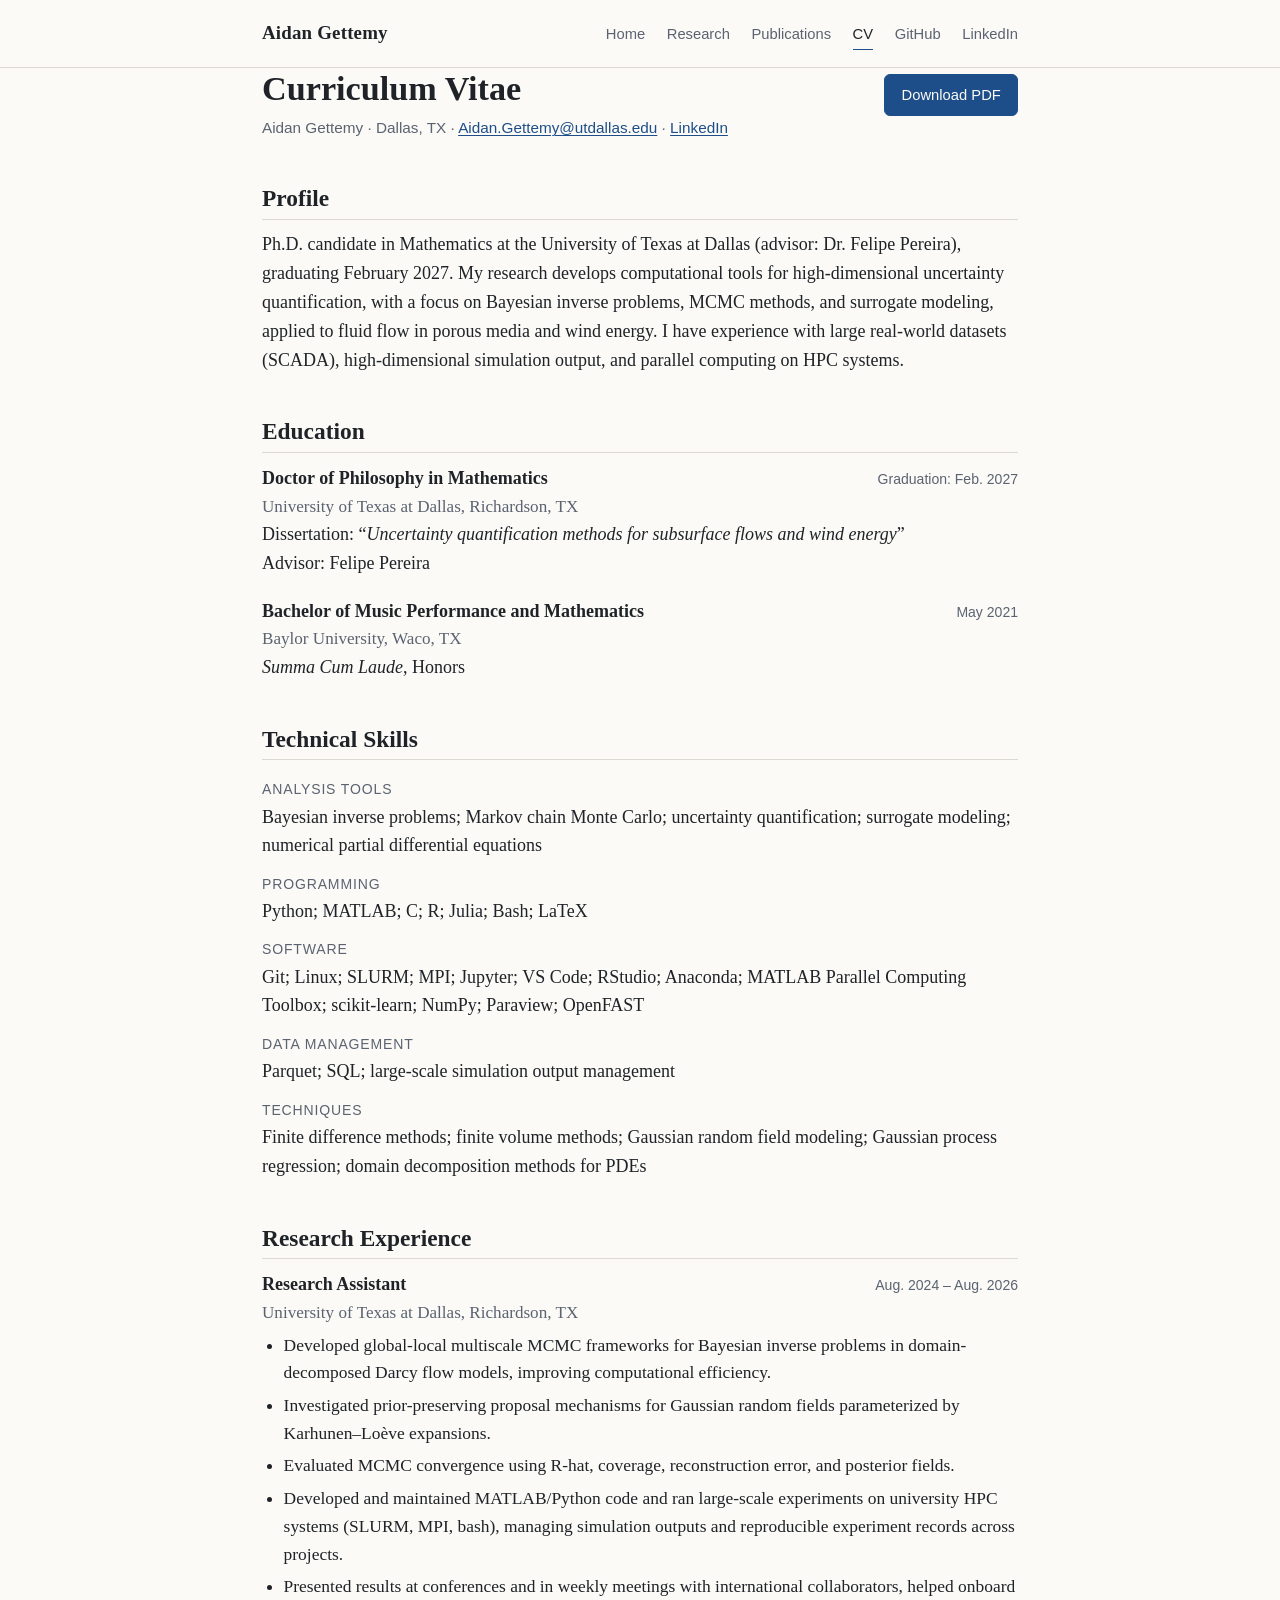
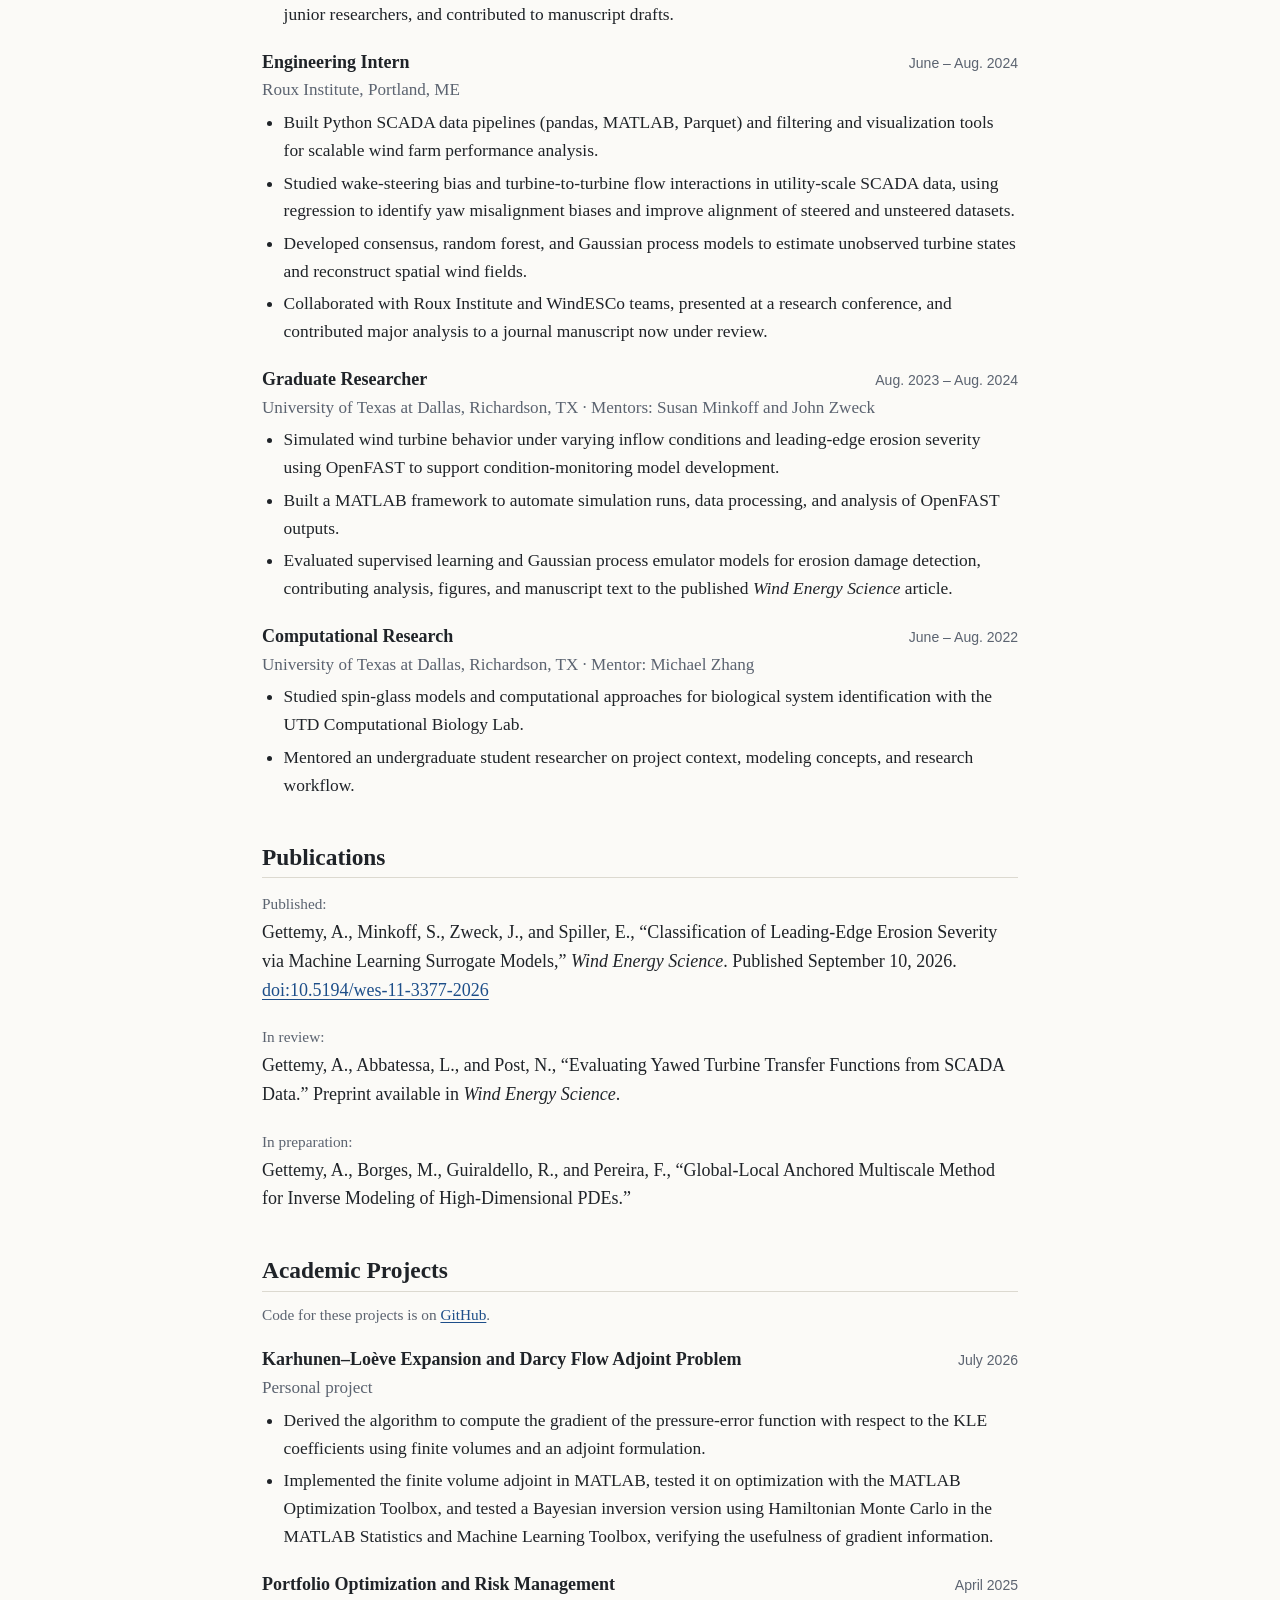
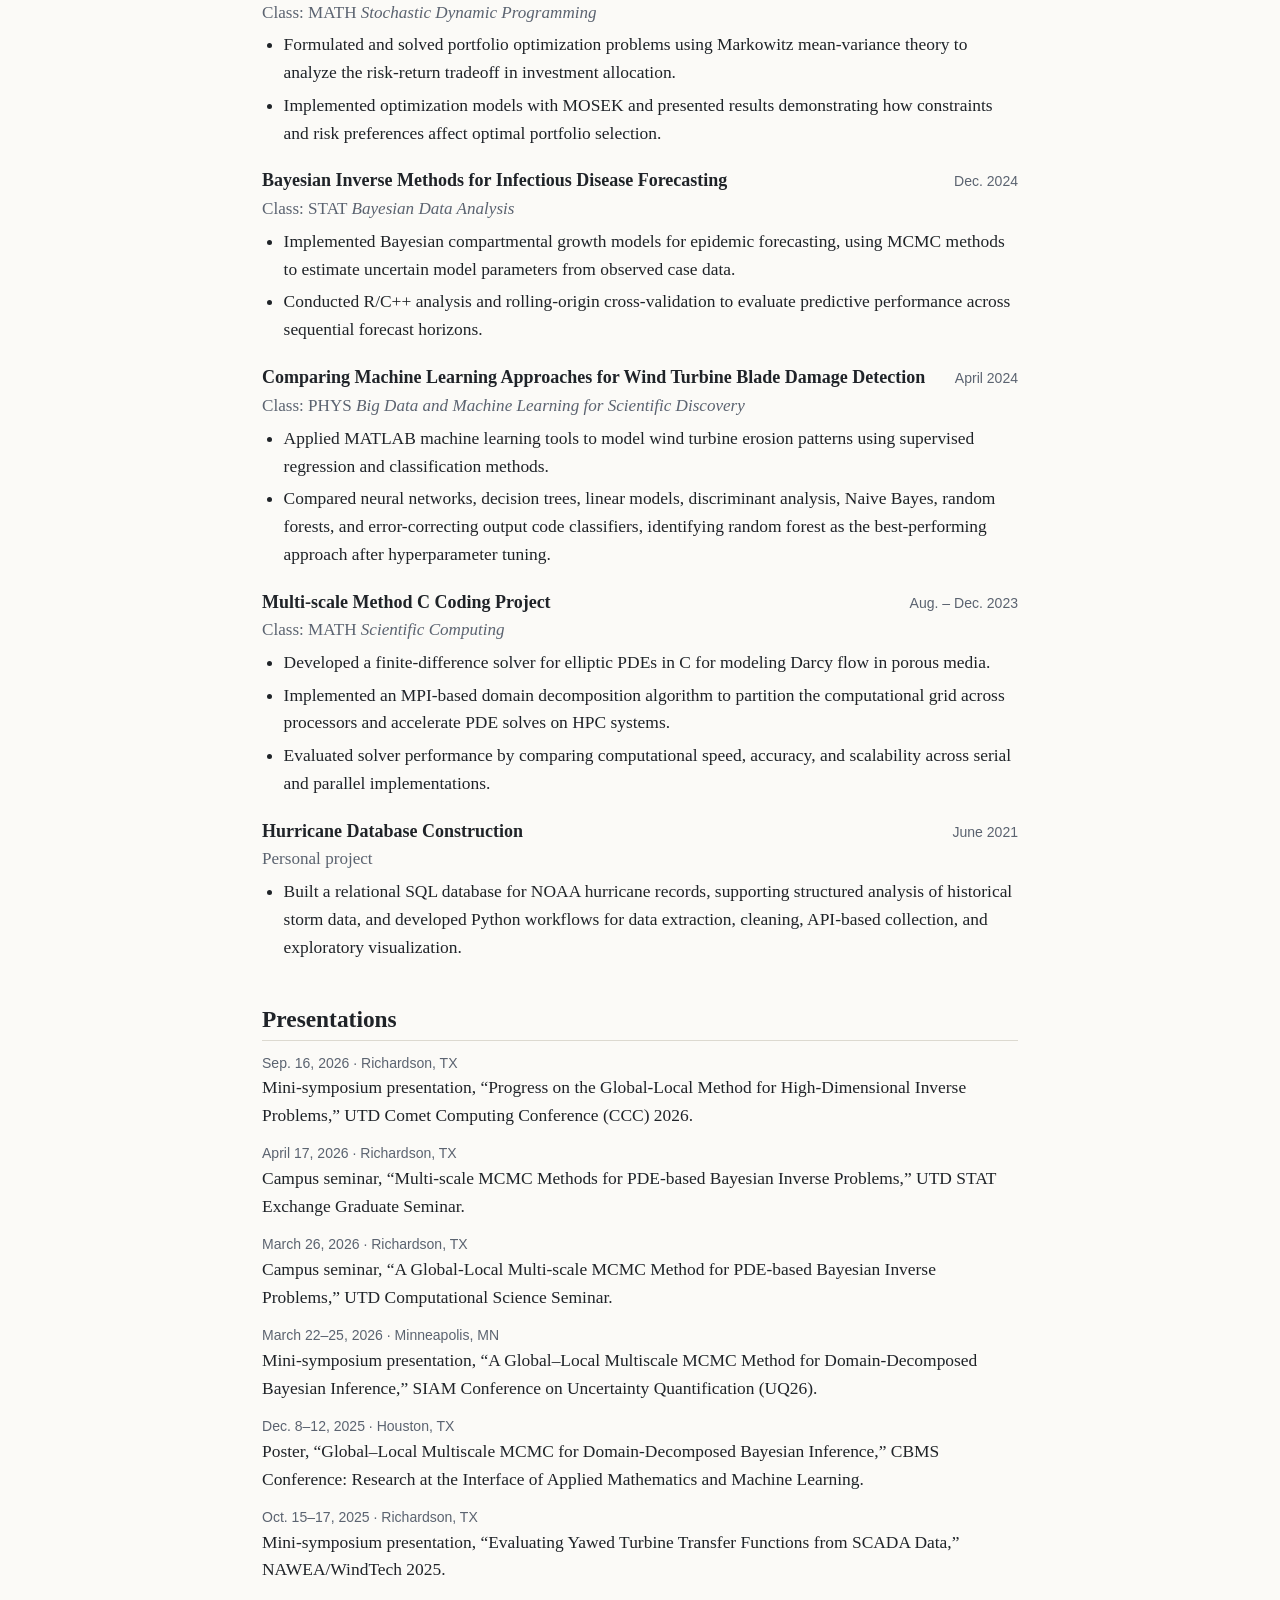
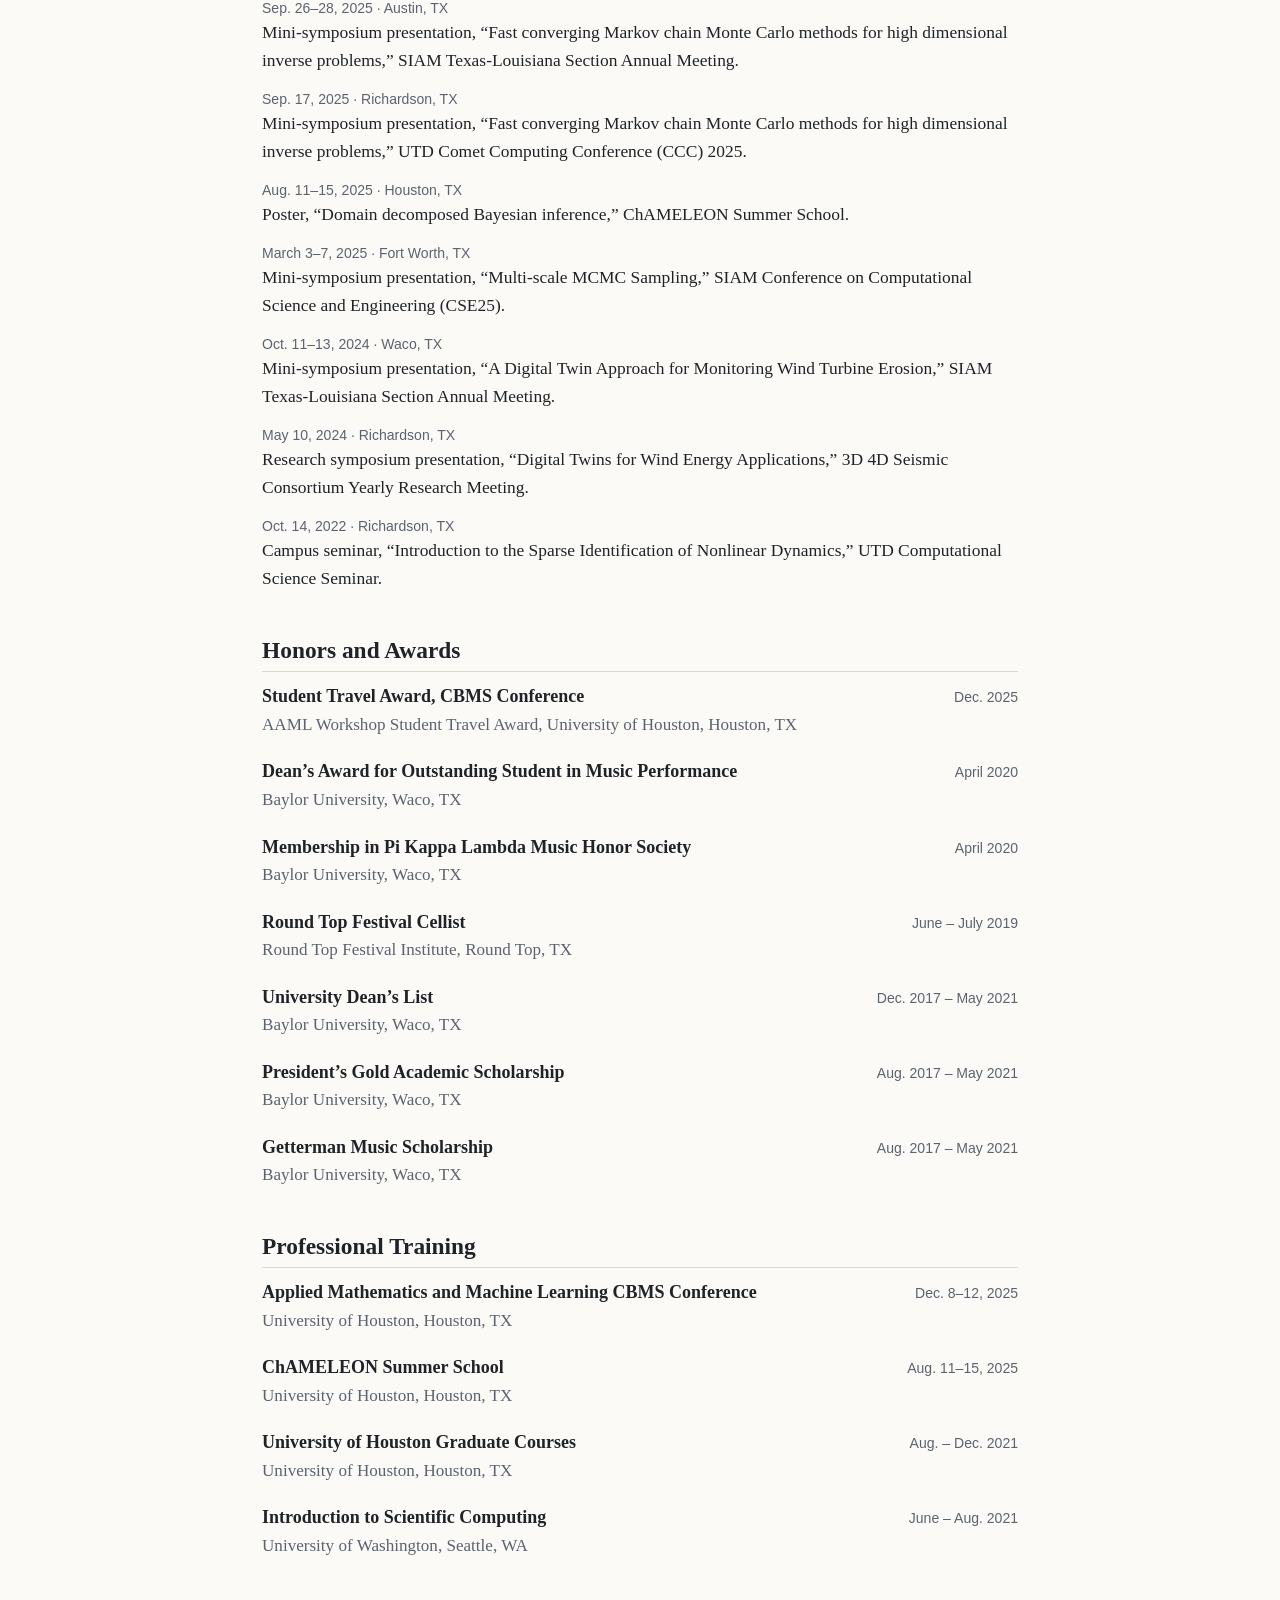
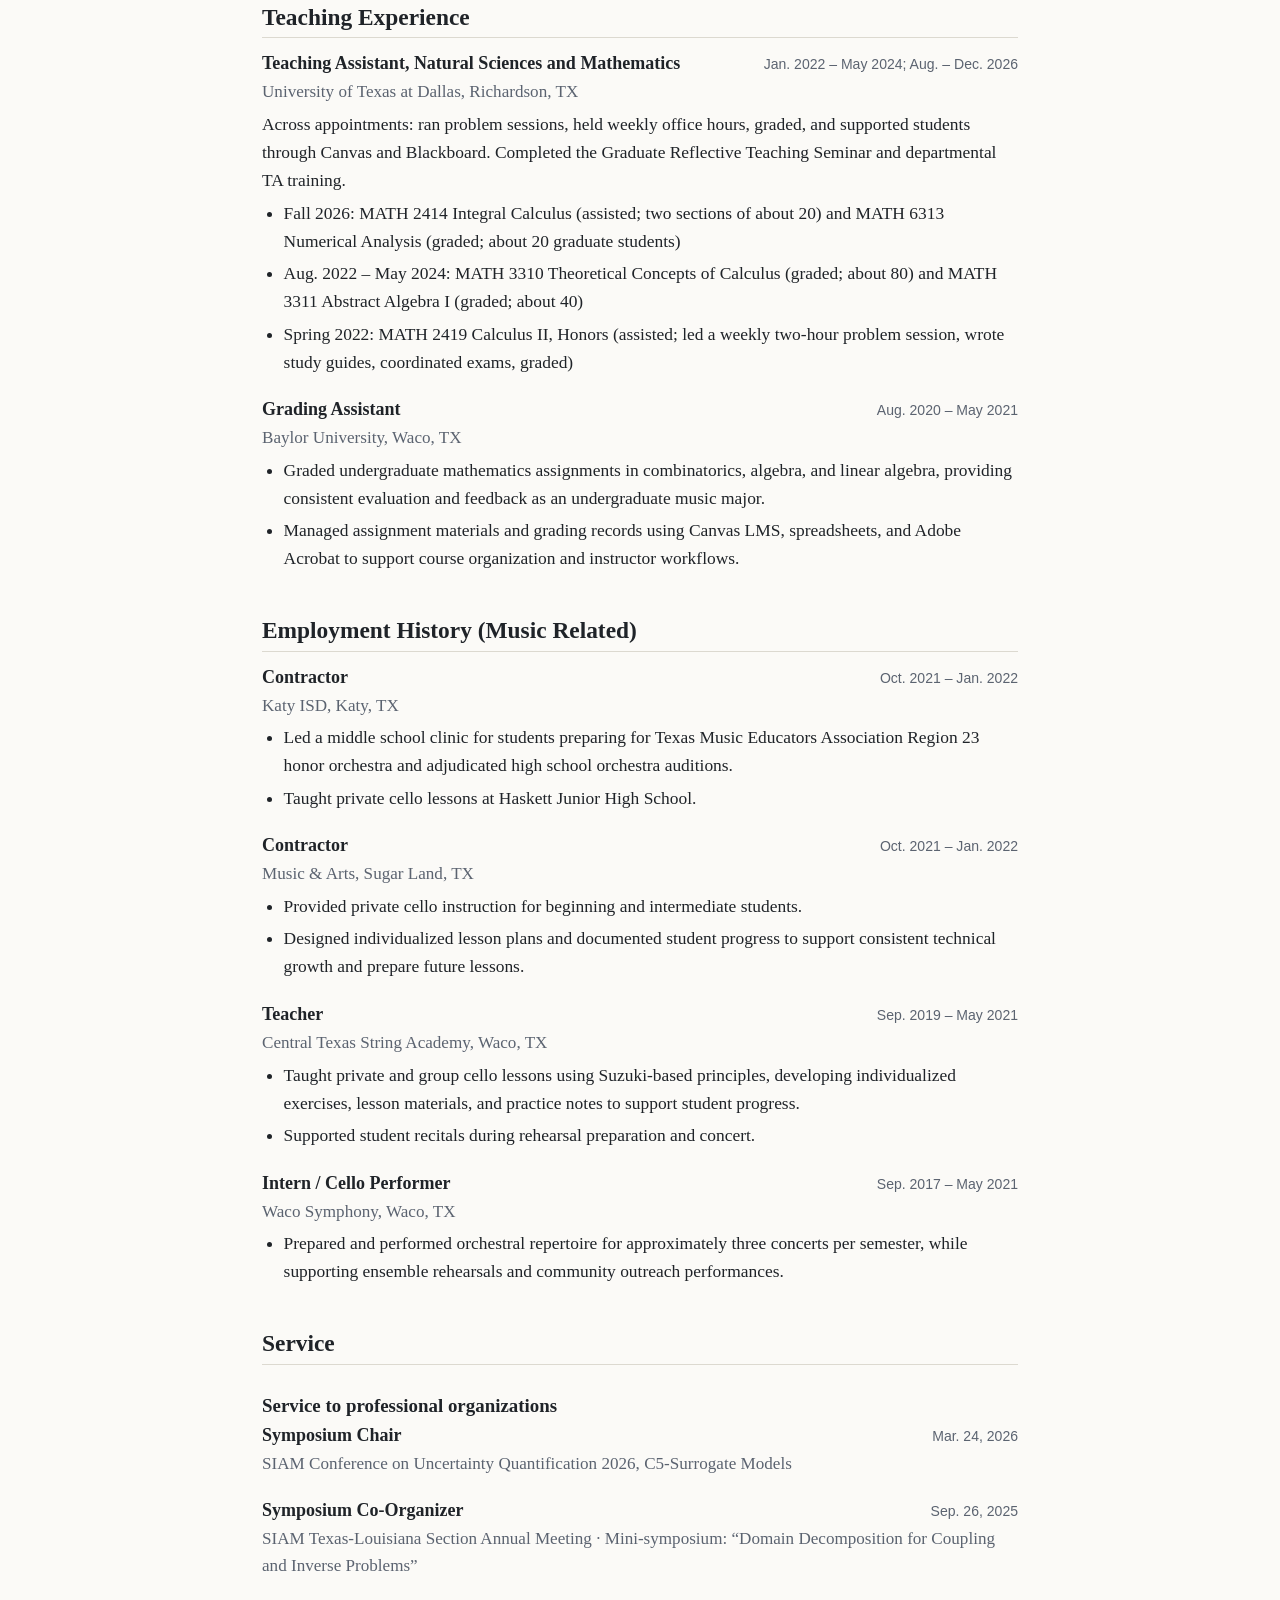
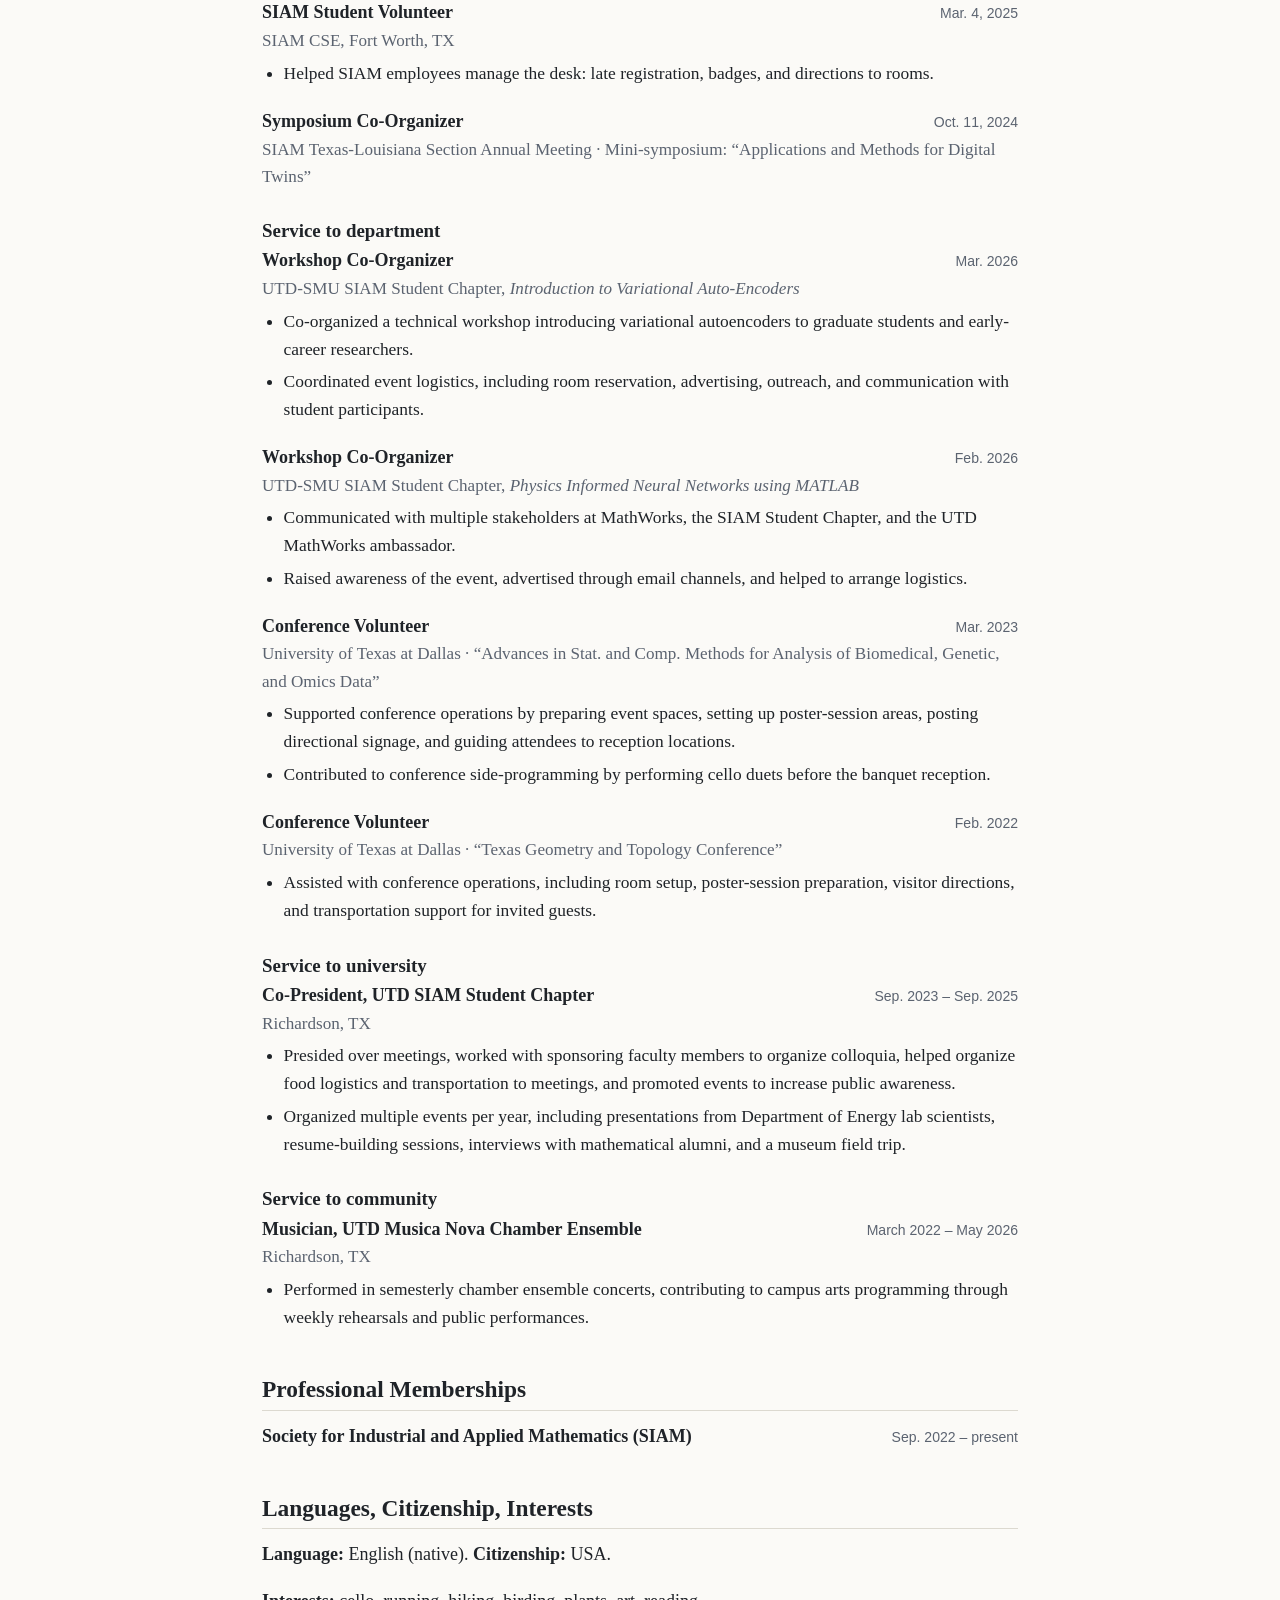
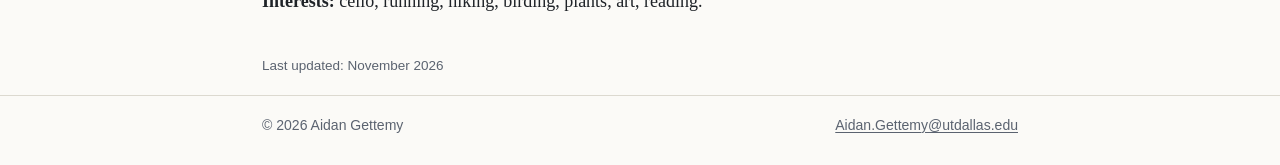
==== cv.html @ b7638c1b "Initial version of personal website" ====
﻿<!doctype html>
<html lang="en">
<head>
  <meta charset="utf-8">
  <meta name="viewport" content="width=device-width, initial-scale=1">
  <title>CV | Aidan Gettemy</title>
  <meta name="description" content="Curriculum vitae of Aidan Gettemy, Ph.D. candidate in Mathematics at UT Dallas.">
  <link rel="stylesheet" href="css/style.css">
</head>
<body>

<header class="site-header">
  <div class="wrap">
    <a class="site-name" href="index.html">Aidan Gettemy</a>
    <nav aria-label="Main">
      <a href="index.html">Home</a>
      <a href="research.html">Research</a>
      <a href="publications.html">Publications</a>
      <a href="cv.html" aria-current="page">CV</a>
      <a href="https://github.com/Aidan-Gettemy">GitHub</a>
      <a href="https://www.linkedin.com/in/aidan-gettemy/">LinkedIn</a>
    </nav>
  </div>
</header>

<main class="wrap">

  <div class="cv-top">
    <h1>Curriculum Vitae</h1>
    <a class="btn primary" href="files/Aidan-Gettemy-CV.pdf" download>Download PDF</a>
  </div>
  <p class="cv-contact">
    Aidan Gettemy &middot; Dallas, TX &middot;
    <a href="mailto:Aidan.Gettemy@utdallas.edu">Aidan.Gettemy@utdallas.edu</a> &middot;
    <a href="https://www.linkedin.com/in/aidan-gettemy/">LinkedIn</a>
  </p>

  <h2 id="profile">Profile</h2>
  <p>
    Ph.D. candidate in Mathematics at the University of Texas at Dallas (advisor: Dr. Felipe Pereira), graduating
    February 2027. My research develops computational tools for high-dimensional uncertainty quantification, with a
    focus on Bayesian inverse problems, MCMC methods, and surrogate modeling, applied to fluid flow in porous media
    and wind energy. I have experience with large real-world datasets (SCADA), high-dimensional simulation output,
    and parallel computing on HPC systems.
  </p>

  <h2 id="education">Education</h2>
  <div class="entry">
    <div class="entry-head"><span class="what">Doctor of Philosophy in Mathematics</span><span class="when">Graduation: Feb. 2027</span></div>
    <div class="where">University of Texas at Dallas, Richardson, TX</div>
    <div>Dissertation: &ldquo;<em>Uncertainty quantification methods for subsurface flows and wind energy</em>&rdquo;</div>
    <div>Advisor: Felipe Pereira</div>
  </div>
  <div class="entry">
    <div class="entry-head"><span class="what">Bachelor of Music Performance and Mathematics</span><span class="when">May 2021</span></div>
    <div class="where">Baylor University, Waco, TX</div>
    <div><em>Summa Cum Laude</em>, Honors</div>
  </div>

  <h2 id="skills">Technical Skills</h2>
  <dl class="skills">
    <dt>Analysis tools</dt>
    <dd>Bayesian inverse problems; Markov chain Monte Carlo; uncertainty quantification; surrogate modeling; numerical partial differential equations</dd>
    <dt>Programming</dt>
    <dd>Python; MATLAB; C; R; Julia; Bash; LaTeX</dd>
    <dt>Software</dt>
    <dd>Git; Linux; SLURM; MPI; Jupyter; VS Code; RStudio; Anaconda; MATLAB Parallel Computing Toolbox; scikit-learn; NumPy; Paraview; OpenFAST</dd>
    <dt>Data management</dt>
    <dd>Parquet; SQL; large-scale simulation output management</dd>
    <dt>Techniques</dt>
    <dd>Finite difference methods; finite volume methods; Gaussian random field modeling; Gaussian process regression; domain decomposition methods for PDEs</dd>
  </dl>

  <h2 id="research">Research Experience</h2>
  <div class="entry">
    <div class="entry-head"><span class="what">Research Assistant</span><span class="when">Aug. 2024 &ndash; Aug. 2026</span></div>
    <div class="where">University of Texas at Dallas, Richardson, TX</div>
    <ul>
      <li>Developed global-local multiscale MCMC frameworks for Bayesian inverse problems in domain-decomposed Darcy flow models, improving computational efficiency.</li>
      <li>Investigated prior-preserving proposal mechanisms for Gaussian random fields parameterized by Karhunen&ndash;Lo&egrave;ve expansions.</li>
      <li>Evaluated MCMC convergence using R-hat, coverage, reconstruction error, and posterior fields.</li>
      <li>Developed and maintained MATLAB/Python code and ran large-scale experiments on university HPC systems (SLURM, MPI, bash), managing simulation outputs and reproducible experiment records across projects.</li>
      <li>Presented results at conferences and in weekly meetings with international collaborators, helped onboard junior researchers, and contributed to manuscript drafts.</li>
    </ul>
  </div>
  <div class="entry">
    <div class="entry-head"><span class="what">Engineering Intern</span><span class="when">June &ndash; Aug. 2024</span></div>
    <div class="where">Roux Institute, Portland, ME</div>
    <ul>
      <li>Built Python SCADA data pipelines (pandas, MATLAB, Parquet) and filtering and visualization tools for scalable wind farm performance analysis.</li>
      <li>Studied wake-steering bias and turbine-to-turbine flow interactions in utility-scale SCADA data, using regression to identify yaw misalignment biases and improve alignment of steered and unsteered datasets.</li>
      <li>Developed consensus, random forest, and Gaussian process models to estimate unobserved turbine states and reconstruct spatial wind fields.</li>
      <li>Collaborated with Roux Institute and WindESCo teams, presented at a research conference, and contributed major analysis to a journal manuscript now under review.</li>
    </ul>
  </div>
  <div class="entry">
    <div class="entry-head"><span class="what">Graduate Researcher</span><span class="when">Aug. 2023 &ndash; Aug. 2024</span></div>
    <div class="where">University of Texas at Dallas, Richardson, TX &middot; Mentors: Susan Minkoff and John Zweck</div>
    <ul>
      <li>Simulated wind turbine behavior under varying inflow conditions and leading-edge erosion severity using OpenFAST to support condition-monitoring model development.</li>
      <li>Built a MATLAB framework to automate simulation runs, data processing, and analysis of OpenFAST outputs.</li>
      <li>Evaluated supervised learning and Gaussian process emulator models for erosion damage detection, contributing analysis, figures, and manuscript text to the published <em>Wind Energy Science</em> article.</li>
    </ul>
  </div>
  <div class="entry">
    <div class="entry-head"><span class="what">Computational Research</span><span class="when">June &ndash; Aug. 2022</span></div>
    <div class="where">University of Texas at Dallas, Richardson, TX &middot; Mentor: Michael Zhang</div>
    <ul>
      <li>Studied spin-glass models and computational approaches for biological system identification with the UTD Computational Biology Lab.</li>
      <li>Mentored an undergraduate student researcher on project context, modeling concepts, and research workflow.</li>
    </ul>
  </div>

  <h2 id="publications">Publications</h2>
  <p>
    <span class="small">Published:</span><br>
    Gettemy, A., Minkoff, S., Zweck, J., and Spiller, E., &ldquo;Classification of Leading-Edge Erosion Severity via Machine Learning Surrogate Models,&rdquo; <em>Wind Energy Science</em>. Published September 10, 2026.
    <a href="https://doi.org/10.5194/wes-11-3377-2026">doi:10.5194/wes-11-3377-2026</a>
  </p>
  <p>
    <span class="small">In review:</span><br>
    Gettemy, A., Abbatessa, L., and Post, N., &ldquo;Evaluating Yawed Turbine Transfer Functions from SCADA Data.&rdquo; Preprint available in <em>Wind Energy Science</em>.
  </p>
  <p>
    <span class="small">In preparation:</span><br>
    Gettemy, A., Borges, M., Guiraldello, R., and Pereira, F., &ldquo;Global-Local Anchored Multiscale Method for Inverse Modeling of High-Dimensional PDEs.&rdquo;
  </p>

  <h2 id="projects">Academic Projects</h2>
  <p class="small">Code for these projects is on <a href="https://github.com/Aidan-Gettemy">GitHub</a>.</p>
  <div class="entry">
    <div class="entry-head"><span class="what">Karhunen&ndash;Lo&egrave;ve Expansion and Darcy Flow Adjoint Problem</span><span class="when">July 2026</span></div>
    <div class="where">Personal project</div>
    <ul>
      <li>Derived the algorithm to compute the gradient of the pressure-error function with respect to the KLE coefficients using finite volumes and an adjoint formulation.</li>
      <li>Implemented the finite volume adjoint in MATLAB, tested it on optimization with the MATLAB Optimization Toolbox, and tested a Bayesian inversion version using Hamiltonian Monte Carlo in the MATLAB Statistics and Machine Learning Toolbox, verifying the usefulness of gradient information.</li>
    </ul>
  </div>
  <div class="entry">
    <div class="entry-head"><span class="what">Portfolio Optimization and Risk Management</span><span class="when">April 2025</span></div>
    <div class="where">Class: MATH <em>Stochastic Dynamic Programming</em></div>
    <ul>
      <li>Formulated and solved portfolio optimization problems using Markowitz mean-variance theory to analyze the risk-return tradeoff in investment allocation.</li>
      <li>Implemented optimization models with MOSEK and presented results demonstrating how constraints and risk preferences affect optimal portfolio selection.</li>
    </ul>
  </div>
  <div class="entry">
    <div class="entry-head"><span class="what">Bayesian Inverse Methods for Infectious Disease Forecasting</span><span class="when">Dec. 2024</span></div>
    <div class="where">Class: STAT <em>Bayesian Data Analysis</em></div>
    <ul>
      <li>Implemented Bayesian compartmental growth models for epidemic forecasting, using MCMC methods to estimate uncertain model parameters from observed case data.</li>
      <li>Conducted R/C++ analysis and rolling-origin cross-validation to evaluate predictive performance across sequential forecast horizons.</li>
    </ul>
  </div>
  <div class="entry">
    <div class="entry-head"><span class="what">Comparing Machine Learning Approaches for Wind Turbine Blade Damage Detection</span><span class="when">April 2024</span></div>
    <div class="where">Class: PHYS <em>Big Data and Machine Learning for Scientific Discovery</em></div>
    <ul>
      <li>Applied MATLAB machine learning tools to model wind turbine erosion patterns using supervised regression and classification methods.</li>
      <li>Compared neural networks, decision trees, linear models, discriminant analysis, Naive Bayes, random forests, and error-correcting output code classifiers, identifying random forest as the best-performing approach after hyperparameter tuning.</li>
    </ul>
  </div>
  <div class="entry">
    <div class="entry-head"><span class="what">Multi-scale Method C Coding Project</span><span class="when">Aug. &ndash; Dec. 2023</span></div>
    <div class="where">Class: MATH <em>Scientific Computing</em></div>
    <ul>
      <li>Developed a finite-difference solver for elliptic PDEs in C for modeling Darcy flow in porous media.</li>
      <li>Implemented an MPI-based domain decomposition algorithm to partition the computational grid across processors and accelerate PDE solves on HPC systems.</li>
      <li>Evaluated solver performance by comparing computational speed, accuracy, and scalability across serial and parallel implementations.</li>
    </ul>
  </div>
  <div class="entry">
    <div class="entry-head"><span class="what">Hurricane Database Construction</span><span class="when">June 2021</span></div>
    <div class="where">Personal project</div>
    <ul>
      <li>Built a relational SQL database for NOAA hurricane records, supporting structured analysis of historical storm data, and developed Python workflows for data extraction, cleaning, API-based collection, and exploratory visualization.</li>
    </ul>
  </div>

  <h2 id="presentations">Presentations</h2>
  <div class="talk"><span class="when">Sep. 16, 2026 &middot; Richardson, TX</span>Mini-symposium presentation, &ldquo;Progress on the Global-Local Method for High-Dimensional Inverse Problems,&rdquo; UTD Comet Computing Conference (CCC) 2026.</div>
  <div class="talk"><span class="when">April 17, 2026 &middot; Richardson, TX</span>Campus seminar, &ldquo;Multi-scale MCMC Methods for PDE-based Bayesian Inverse Problems,&rdquo; UTD STAT Exchange Graduate Seminar.</div>
  <div class="talk"><span class="when">March 26, 2026 &middot; Richardson, TX</span>Campus seminar, &ldquo;A Global-Local Multi-scale MCMC Method for PDE-based Bayesian Inverse Problems,&rdquo; UTD Computational Science Seminar.</div>
  <div class="talk"><span class="when">March 22&ndash;25, 2026 &middot; Minneapolis, MN</span>Mini-symposium presentation, &ldquo;A Global&ndash;Local Multiscale MCMC Method for Domain-Decomposed Bayesian Inference,&rdquo; SIAM Conference on Uncertainty Quantification (UQ26).</div>
  <div class="talk"><span class="when">Dec. 8&ndash;12, 2025 &middot; Houston, TX</span>Poster, &ldquo;Global&ndash;Local Multiscale MCMC for Domain-Decomposed Bayesian Inference,&rdquo; CBMS Conference: Research at the Interface of Applied Mathematics and Machine Learning.</div>
  <div class="talk"><span class="when">Oct. 15&ndash;17, 2025 &middot; Richardson, TX</span>Mini-symposium presentation, &ldquo;Evaluating Yawed Turbine Transfer Functions from SCADA Data,&rdquo; NAWEA/WindTech 2025.</div>
  <div class="talk"><span class="when">Sep. 26&ndash;28, 2025 &middot; Austin, TX</span>Mini-symposium presentation, &ldquo;Fast converging Markov chain Monte Carlo methods for high dimensional inverse problems,&rdquo; SIAM Texas-Louisiana Section Annual Meeting.</div>
  <div class="talk"><span class="when">Sep. 17, 2025 &middot; Richardson, TX</span>Mini-symposium presentation, &ldquo;Fast converging Markov chain Monte Carlo methods for high dimensional inverse problems,&rdquo; UTD Comet Computing Conference (CCC) 2025.</div>
  <div class="talk"><span class="when">Aug. 11&ndash;15, 2025 &middot; Houston, TX</span>Poster, &ldquo;Domain decomposed Bayesian inference,&rdquo; ChAMELEON Summer School.</div>
  <div class="talk"><span class="when">March 3&ndash;7, 2025 &middot; Fort Worth, TX</span>Mini-symposium presentation, &ldquo;Multi-scale MCMC Sampling,&rdquo; SIAM Conference on Computational Science and Engineering (CSE25).</div>
  <div class="talk"><span class="when">Oct. 11&ndash;13, 2024 &middot; Waco, TX</span>Mini-symposium presentation, &ldquo;A Digital Twin Approach for Monitoring Wind Turbine Erosion,&rdquo; SIAM Texas-Louisiana Section Annual Meeting.</div>
  <div class="talk"><span class="when">May 10, 2024 &middot; Richardson, TX</span>Research symposium presentation, &ldquo;Digital Twins for Wind Energy Applications,&rdquo; 3D 4D Seismic Consortium Yearly Research Meeting.</div>
  <div class="talk"><span class="when">Oct. 14, 2022 &middot; Richardson, TX</span>Campus seminar, &ldquo;Introduction to the Sparse Identification of Nonlinear Dynamics,&rdquo; UTD Computational Science Seminar.</div>

  <h2 id="honors">Honors and Awards</h2>
  <div class="entry"><div class="entry-head"><span class="what">Student Travel Award, CBMS Conference</span><span class="when">Dec. 2025</span></div><div class="where">AAML Workshop Student Travel Award, University of Houston, Houston, TX</div></div>
  <div class="entry"><div class="entry-head"><span class="what">Dean&rsquo;s Award for Outstanding Student in Music Performance</span><span class="when">April 2020</span></div><div class="where">Baylor University, Waco, TX</div></div>
  <div class="entry"><div class="entry-head"><span class="what">Membership in Pi Kappa Lambda Music Honor Society</span><span class="when">April 2020</span></div><div class="where">Baylor University, Waco, TX</div></div>
  <div class="entry"><div class="entry-head"><span class="what">Round Top Festival Cellist</span><span class="when">June &ndash; July 2019</span></div><div class="where">Round Top Festival Institute, Round Top, TX</div></div>
  <div class="entry"><div class="entry-head"><span class="what">University Dean&rsquo;s List</span><span class="when">Dec. 2017 &ndash; May 2021</span></div><div class="where">Baylor University, Waco, TX</div></div>
  <div class="entry"><div class="entry-head"><span class="what">President&rsquo;s Gold Academic Scholarship</span><span class="when">Aug. 2017 &ndash; May 2021</span></div><div class="where">Baylor University, Waco, TX</div></div>
  <div class="entry"><div class="entry-head"><span class="what">Getterman Music Scholarship</span><span class="when">Aug. 2017 &ndash; May 2021</span></div><div class="where">Baylor University, Waco, TX</div></div>

  <h2 id="training">Professional Training</h2>
  <div class="entry"><div class="entry-head"><span class="what">Applied Mathematics and Machine Learning CBMS Conference</span><span class="when">Dec. 8&ndash;12, 2025</span></div><div class="where">University of Houston, Houston, TX</div></div>
  <div class="entry"><div class="entry-head"><span class="what">ChAMELEON Summer School</span><span class="when">Aug. 11&ndash;15, 2025</span></div><div class="where">University of Houston, Houston, TX</div></div>
  <div class="entry"><div class="entry-head"><span class="what">University of Houston Graduate Courses</span><span class="when">Aug. &ndash; Dec. 2021</span></div><div class="where">University of Houston, Houston, TX</div></div>
  <div class="entry"><div class="entry-head"><span class="what">Introduction to Scientific Computing</span><span class="when">June &ndash; Aug. 2021</span></div><div class="where">University of Washington, Seattle, WA</div></div>

  <h2 id="teaching">Teaching Experience</h2>
  <div class="entry">
    <div class="entry-head"><span class="what">Teaching Assistant, Natural Sciences and Mathematics</span><span class="when">Jan. 2022 &ndash; May 2024; Aug. &ndash; Dec. 2026</span></div>
    <div class="where">University of Texas at Dallas, Richardson, TX</div>
    <p style="margin:0.3rem 0 0; font-size:0.97rem;">Across appointments: ran problem sessions, held weekly office hours, graded, and supported students through Canvas and Blackboard. Completed the Graduate Reflective Teaching Seminar and departmental TA training.</p>
    <ul>
      <li>Fall 2026: MATH 2414 Integral Calculus (assisted; two sections of about 20) and MATH 6313 Numerical Analysis (graded; about 20 graduate students)</li>
      <li>Aug. 2022 &ndash; May 2024: MATH 3310 Theoretical Concepts of Calculus (graded; about 80) and MATH 3311 Abstract Algebra I (graded; about 40)</li>
      <li>Spring 2022: MATH 2419 Calculus II, Honors (assisted; led a weekly two-hour problem session, wrote study guides, coordinated exams, graded)</li>
    </ul>
  </div>
  <div class="entry">
    <div class="entry-head"><span class="what">Grading Assistant</span><span class="when">Aug. 2020 &ndash; May 2021</span></div>
    <div class="where">Baylor University, Waco, TX</div>
    <ul>
      <li>Graded undergraduate mathematics assignments in combinatorics, algebra, and linear algebra, providing consistent evaluation and feedback as an undergraduate music major.</li>
      <li>Managed assignment materials and grading records using Canvas LMS, spreadsheets, and Adobe Acrobat to support course organization and instructor workflows.</li>
    </ul>
  </div>

  <h2 id="employment">Employment History (Music Related)</h2>
  <div class="entry">
    <div class="entry-head"><span class="what">Contractor</span><span class="when">Oct. 2021 &ndash; Jan. 2022</span></div>
    <div class="where">Katy ISD, Katy, TX</div>
    <ul>
      <li>Led a middle school clinic for students preparing for Texas Music Educators Association Region 23 honor orchestra and adjudicated high school orchestra auditions.</li>
      <li>Taught private cello lessons at Haskett Junior High School.</li>
    </ul>
  </div>
  <div class="entry">
    <div class="entry-head"><span class="what">Contractor</span><span class="when">Oct. 2021 &ndash; Jan. 2022</span></div>
    <div class="where">Music &amp; Arts, Sugar Land, TX</div>
    <ul>
      <li>Provided private cello instruction for beginning and intermediate students.</li>
      <li>Designed individualized lesson plans and documented student progress to support consistent technical growth and prepare future lessons.</li>
    </ul>
  </div>
  <div class="entry">
    <div class="entry-head"><span class="what">Teacher</span><span class="when">Sep. 2019 &ndash; May 2021</span></div>
    <div class="where">Central Texas String Academy, Waco, TX</div>
    <ul>
      <li>Taught private and group cello lessons using Suzuki-based principles, developing individualized exercises, lesson materials, and practice notes to support student progress.</li>
      <li>Supported student recitals during rehearsal preparation and concert.</li>
    </ul>
  </div>
  <div class="entry">
    <div class="entry-head"><span class="what">Intern / Cello Performer</span><span class="when">Sep. 2017 &ndash; May 2021</span></div>
    <div class="where">Waco Symphony, Waco, TX</div>
    <ul>
      <li>Prepared and performed orchestral repertoire for approximately three concerts per semester, while supporting ensemble rehearsals and community outreach performances.</li>
    </ul>
  </div>

  <h2 id="service">Service</h2>

  <h3>Service to professional organizations</h3>
  <div class="entry"><div class="entry-head"><span class="what">Symposium Chair</span><span class="when">Mar. 24, 2026</span></div><div class="where">SIAM Conference on Uncertainty Quantification 2026, C5-Surrogate Models</div></div>
  <div class="entry"><div class="entry-head"><span class="what">Symposium Co-Organizer</span><span class="when">Sep. 26, 2025</span></div><div class="where">SIAM Texas-Louisiana Section Annual Meeting &middot; Mini-symposium: &ldquo;Domain Decomposition for Coupling and Inverse Problems&rdquo;</div></div>
  <div class="entry">
    <div class="entry-head"><span class="what">SIAM Student Volunteer</span><span class="when">Mar. 4, 2025</span></div>
    <div class="where">SIAM CSE, Fort Worth, TX</div>
    <ul><li>Helped SIAM employees manage the desk: late registration, badges, and directions to rooms.</li></ul>
  </div>
  <div class="entry"><div class="entry-head"><span class="what">Symposium Co-Organizer</span><span class="when">Oct. 11, 2024</span></div><div class="where">SIAM Texas-Louisiana Section Annual Meeting &middot; Mini-symposium: &ldquo;Applications and Methods for Digital Twins&rdquo;</div></div>

  <h3>Service to department</h3>
  <div class="entry">
    <div class="entry-head"><span class="what">Workshop Co-Organizer</span><span class="when">Mar. 2026</span></div>
    <div class="where">UTD-SMU SIAM Student Chapter, <em>Introduction to Variational Auto-Encoders</em></div>
    <ul>
      <li>Co-organized a technical workshop introducing variational autoencoders to graduate students and early-career researchers.</li>
      <li>Coordinated event logistics, including room reservation, advertising, outreach, and communication with student participants.</li>
    </ul>
  </div>
  <div class="entry">
    <div class="entry-head"><span class="what">Workshop Co-Organizer</span><span class="when">Feb. 2026</span></div>
    <div class="where">UTD-SMU SIAM Student Chapter, <em>Physics Informed Neural Networks using MATLAB</em></div>
    <ul>
      <li>Communicated with multiple stakeholders at MathWorks, the SIAM Student Chapter, and the UTD MathWorks ambassador.</li>
      <li>Raised awareness of the event, advertised through email channels, and helped to arrange logistics.</li>
    </ul>
  </div>
  <div class="entry">
    <div class="entry-head"><span class="what">Conference Volunteer</span><span class="when">Mar. 2023</span></div>
    <div class="where">University of Texas at Dallas &middot; &ldquo;Advances in Stat. and Comp. Methods for Analysis of Biomedical, Genetic, and Omics Data&rdquo;</div>
    <ul>
      <li>Supported conference operations by preparing event spaces, setting up poster-session areas, posting directional signage, and guiding attendees to reception locations.</li>
      <li>Contributed to conference side-programming by performing cello duets before the banquet reception.</li>
    </ul>
  </div>
  <div class="entry">
    <div class="entry-head"><span class="what">Conference Volunteer</span><span class="when">Feb. 2022</span></div>
    <div class="where">University of Texas at Dallas &middot; &ldquo;Texas Geometry and Topology Conference&rdquo;</div>
    <ul><li>Assisted with conference operations, including room setup, poster-session preparation, visitor directions, and transportation support for invited guests.</li></ul>
  </div>

  <h3>Service to university</h3>
  <div class="entry">
    <div class="entry-head"><span class="what">Co-President, UTD SIAM Student Chapter</span><span class="when">Sep. 2023 &ndash; Sep. 2025</span></div>
    <div class="where">Richardson, TX</div>
    <ul>
      <li>Presided over meetings, worked with sponsoring faculty members to organize colloquia, helped organize food logistics and transportation to meetings, and promoted events to increase public awareness.</li>
      <li>Organized multiple events per year, including presentations from Department of Energy lab scientists, resume-building sessions, interviews with mathematical alumni, and a museum field trip.</li>
    </ul>
  </div>

  <h3>Service to community</h3>
  <div class="entry">
    <div class="entry-head"><span class="what">Musician, UTD Musica Nova Chamber Ensemble</span><span class="when">March 2022 &ndash; May 2026</span></div>
    <div class="where">Richardson, TX</div>
    <ul><li>Performed in semesterly chamber ensemble concerts, contributing to campus arts programming through weekly rehearsals and public performances.</li></ul>
  </div>

  <h2 id="memberships">Professional Memberships</h2>
  <div class="entry"><div class="entry-head"><span class="what">Society for Industrial and Applied Mathematics (SIAM)</span><span class="when">Sep. 2022 &ndash; present</span></div></div>

  <h2 id="other">Languages, Citizenship, Interests</h2>
  <p><strong>Language:</strong> English (native). <strong>Citizenship:</strong> USA.</p>
  <p><strong>Interests:</strong> cello, running, hiking, birding, plants, art, reading.</p>

  <p class="updated">Last updated: November 2026</p>

</main>

<footer>
  <div class="wrap">
    <span>&copy; 2026 Aidan Gettemy</span>
    <span><a href="mailto:Aidan.Gettemy@utdallas.edu">Aidan.Gettemy@utdallas.edu</a></span>
  </div>
</footer>

</body>
</html>
---- css/style.css ----
:root {
  --bg: #fbfaf7;
  --text: #1f2328;
  --muted: #5b6370;
  --rule: #dcd9d0;
  --accent: #1d4e89;
  --accent-hover: #0f3358;
  --card: #f3f1ea;
  --serif: "Iowan Old Style", "Palatino Linotype", Palatino, "Source Serif 4", Georgia, serif;
  --sans: -apple-system, BlinkMacSystemFont, "Segoe UI", Inter, Roboto, Helvetica, Arial, sans-serif;
}

@media (prefers-color-scheme: dark) {
  :root {
    --bg: #15171a;
    --text: #e6e4de;
    --muted: #9aa1ad;
    --rule: #2e3238;
    --accent: #7fb0e8;
    --accent-hover: #a9cbf2;
    --card: #1d2024;
  }
}

* { box-sizing: border-box; }

html { font-size: 18px; }

body {
  margin: 0;
  background: var(--bg);
  color: var(--text);
  font-family: var(--serif);
  line-height: 1.6;
}

a { color: var(--accent); text-decoration: underline; text-underline-offset: 0.15em; text-decoration-thickness: 0.06em; }
a:hover { color: var(--accent-hover); }

.wrap { max-width: 44rem; margin: 0 auto; padding: 0 1rem; }

/* Header / nav */
.site-header { border-bottom: 1px solid var(--rule); }
.site-header .wrap {
  display: flex; flex-wrap: wrap; align-items: baseline;
  justify-content: space-between; gap: 0.5rem 1.5rem; padding-top: 1rem; padding-bottom: 0.9rem;
}
.site-name { font-size: 1.05rem; font-weight: 600; color: var(--text); text-decoration: none; letter-spacing: 0.01em; }
.site-name:hover { color: var(--text); }
nav { font-family: var(--sans); font-size: 0.82rem; display: flex; flex-wrap: wrap; gap: 0.25rem 1.2rem; }
nav a { color: var(--muted); text-decoration: none; padding: 0.15rem 0; border-bottom: 1.5px solid transparent; }
nav a:hover { color: var(--text); }
nav a[aria-current="page"] { color: var(--text); border-bottom-color: var(--accent); }

main { padding: 2.2rem 0 3rem; }

h1, h2, h3 { line-height: 1.25; font-weight: 600; }
h1 { font-size: 1.9rem; margin: 0 0 0.3rem; }
h2 { font-size: 1.3rem; margin: 2.4rem 0 0.6rem; padding-bottom: 0.3rem; border-bottom: 1px solid var(--rule); }
h3 { font-size: 1.05rem; margin: 1.6rem 0 0.2rem; }
p { margin: 0 0 1rem; }
.lede { color: var(--muted); font-size: 1.05rem; margin-bottom: 1.6rem; }
.small { font-size: 0.85rem; color: var(--muted); }

/* Landing */
.hero { text-align: center; margin: 0.8rem 0 2rem; }
.portrait {
  width: 190px; height: 190px; border-radius: 50%; object-fit: cover;
  border: 1px solid var(--rule); background: var(--card);
  display: block; margin: 0 auto 1.1rem;
}
.portrait-fallback {
  width: 190px; height: 190px; border-radius: 50%;
  border: 1px solid var(--rule); background: var(--card); color: var(--muted);
  display: flex; align-items: center; justify-content: center;
  font-family: var(--sans); font-size: 2.2rem; letter-spacing: 0.05em; margin: 0 auto 1.1rem;
}
.hero h1 { margin-bottom: 0.15rem; }
.hero .role { color: var(--muted); margin: 0; }
.hero .keywords { font-family: var(--sans); font-size: 0.8rem; letter-spacing: 0.08em; text-transform: uppercase; color: var(--muted); margin: 0.9rem 0 0; }

.btn-row { display: flex; flex-wrap: wrap; gap: 0.6rem; margin: 1.4rem 0 0.4rem; justify-content: center; }
.btn {
  font-family: var(--sans); font-size: 0.82rem; text-decoration: none;
  border: 1px solid var(--rule); border-radius: 6px; padding: 0.45rem 0.9rem;
  color: var(--text); background: transparent;
}
.btn:hover { border-color: var(--accent); color: var(--accent); }
.btn.primary { background: var(--accent); border-color: var(--accent); color: var(--bg); }
.btn.primary:hover { background: var(--accent-hover); border-color: var(--accent-hover); color: var(--bg); }

.sitemap { list-style: none; padding: 0; margin: 0; }
.sitemap li { padding: 0.6rem 0; border-bottom: 1px solid var(--rule); }
.sitemap li:last-child { border-bottom: none; }
.sitemap strong { font-weight: 600; }
.sitemap span { color: var(--muted); }
.sitemap .highlight { background: var(--card); border: 1px solid var(--rule); border-radius: 6px; padding: 0.7rem 0.9rem; margin: 0.4rem 0; }

/* Research */
.project { margin-bottom: 2.2rem; }
.project h2 { margin-top: 2.2rem; }
.meta { font-family: var(--sans); font-size: 0.78rem; color: var(--muted); letter-spacing: 0.02em; margin: -0.2rem 0 0.8rem; }
.links { font-family: var(--sans); font-size: 0.85rem; display: flex; flex-wrap: wrap; gap: 0.4rem 1.2rem; margin: 0.4rem 0 0; padding: 0; list-style: none; }
.todo-link::after { content: " (add link)"; color: var(--muted); font-size: 0.75rem; }

/* Publications */
.pubs { list-style: none; padding: 0; margin: 0; }
.pubs li { padding: 0.55rem 0 0.55rem 0; }
.pubs .status { font-family: var(--sans); font-size: 0.72rem; text-transform: uppercase; letter-spacing: 0.07em; color: var(--muted); }
.pubs .me { font-weight: 600; }

/* CV */
.cv-top { display: flex; flex-wrap: wrap; justify-content: space-between; align-items: baseline; gap: 0.6rem; }
.cv-contact { font-family: var(--sans); font-size: 0.85rem; color: var(--muted); margin-bottom: 0.5rem; }
.entry { margin: 0 0 1.05rem; }
.entry-head { display: flex; justify-content: space-between; gap: 1rem; align-items: baseline; }
.entry-head .what { font-weight: 600; }
.entry-head .when { font-family: var(--sans); font-size: 0.78rem; color: var(--muted); white-space: nowrap; }
.entry .where { color: var(--muted); font-size: 0.95rem; }
.entry ul { margin: 0.3rem 0 0; padding-left: 1.2rem; }
.entry li { margin-bottom: 0.25rem; font-size: 0.97rem; }
.skills dt { font-family: var(--sans); font-size: 0.78rem; text-transform: uppercase; letter-spacing: 0.06em; color: var(--muted); margin-top: 0.7rem; }
.skills dd { margin: 0.1rem 0 0; }
.talk { margin-bottom: 0.7rem; font-size: 0.97rem; }
.talk .when { font-family: var(--sans); font-size: 0.78rem; color: var(--muted); display: block; }
.updated { font-family: var(--sans); font-size: 0.75rem; color: var(--muted); margin-top: 2.2rem; }

/* Footer */
footer { border-top: 1px solid var(--rule); font-family: var(--sans); font-size: 0.78rem; color: var(--muted); }
footer .wrap { padding-top: 1rem; padding-bottom: 1.6rem; display: flex; flex-wrap: wrap; justify-content: space-between; gap: 0.5rem 1.5rem; }
footer a { color: var(--muted); }

@media (max-width: 560px) {
  html { font-size: 17px; }
  .entry-head { flex-direction: column; gap: 0; }
  .entry-head .when { white-space: normal; }
}

@media print {
  nav, footer, .btn-row { display: none; }
  body { background: #fff; color: #000; }
}
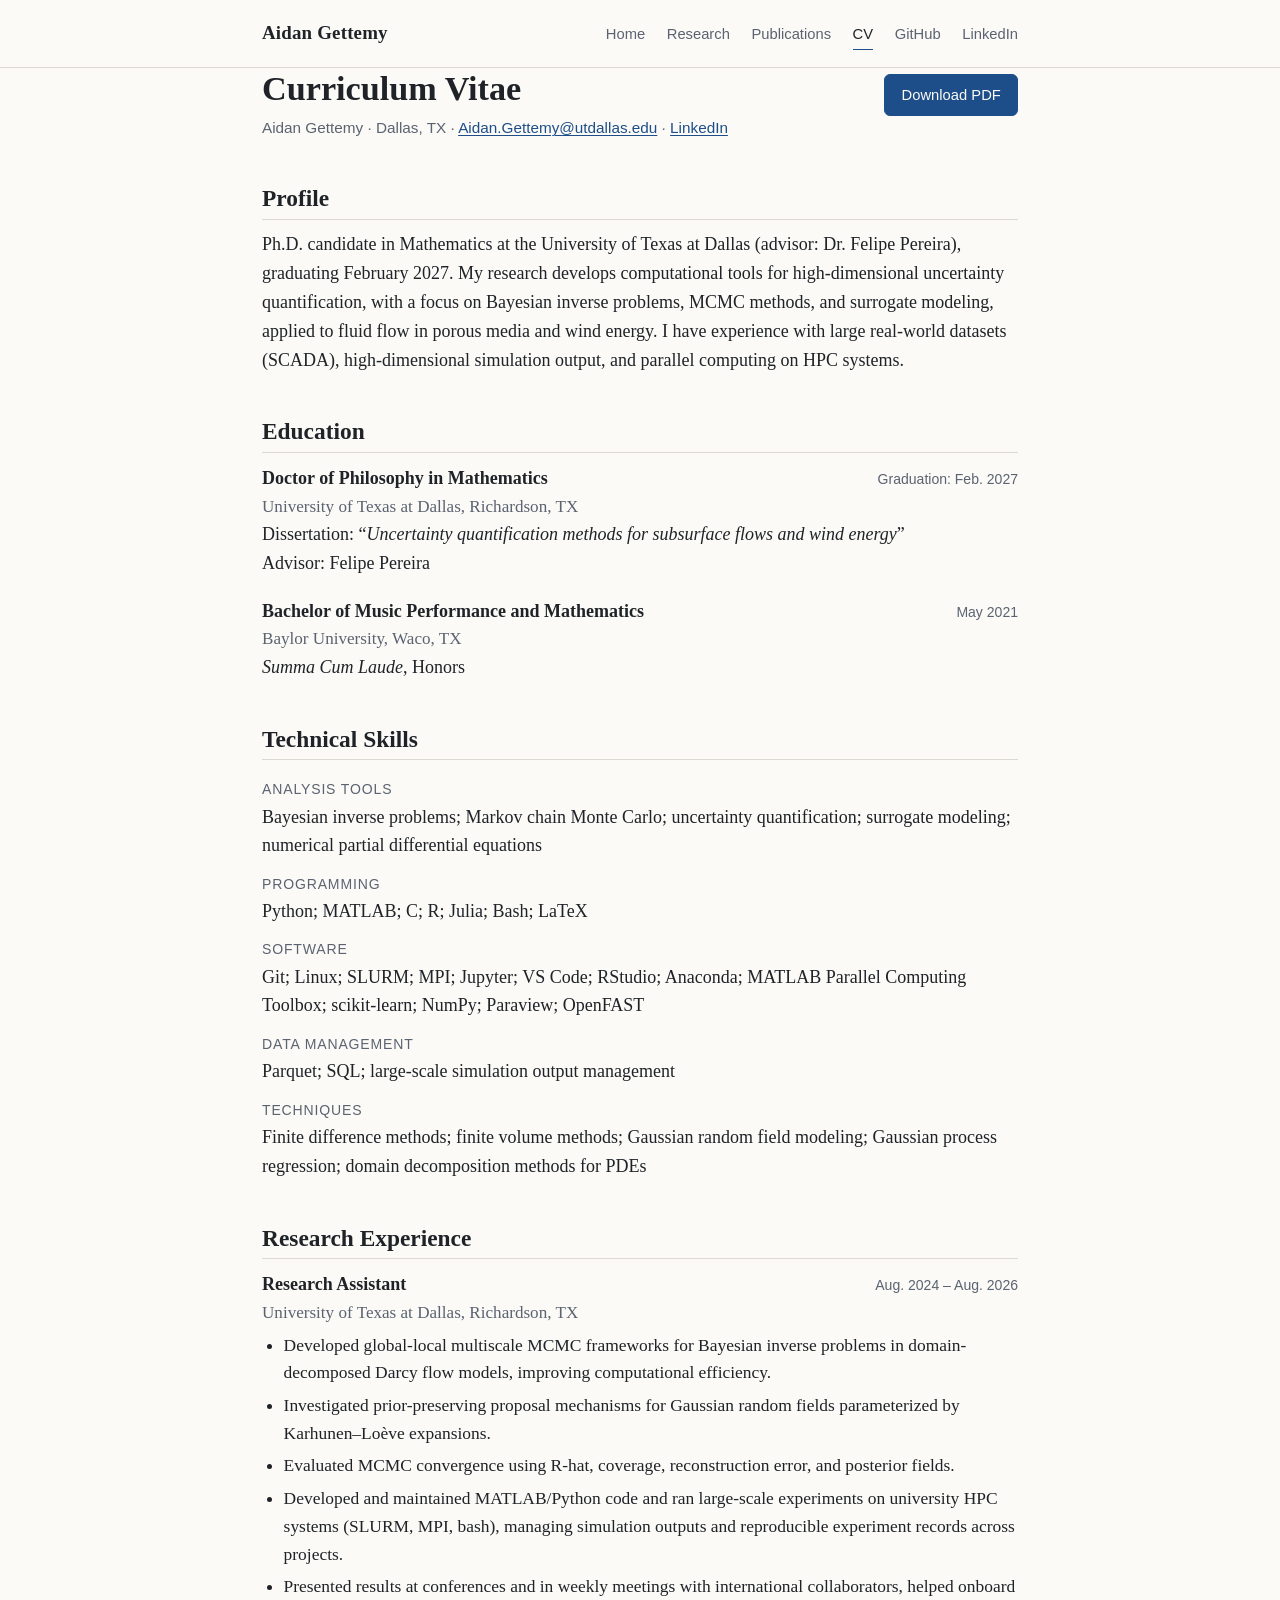
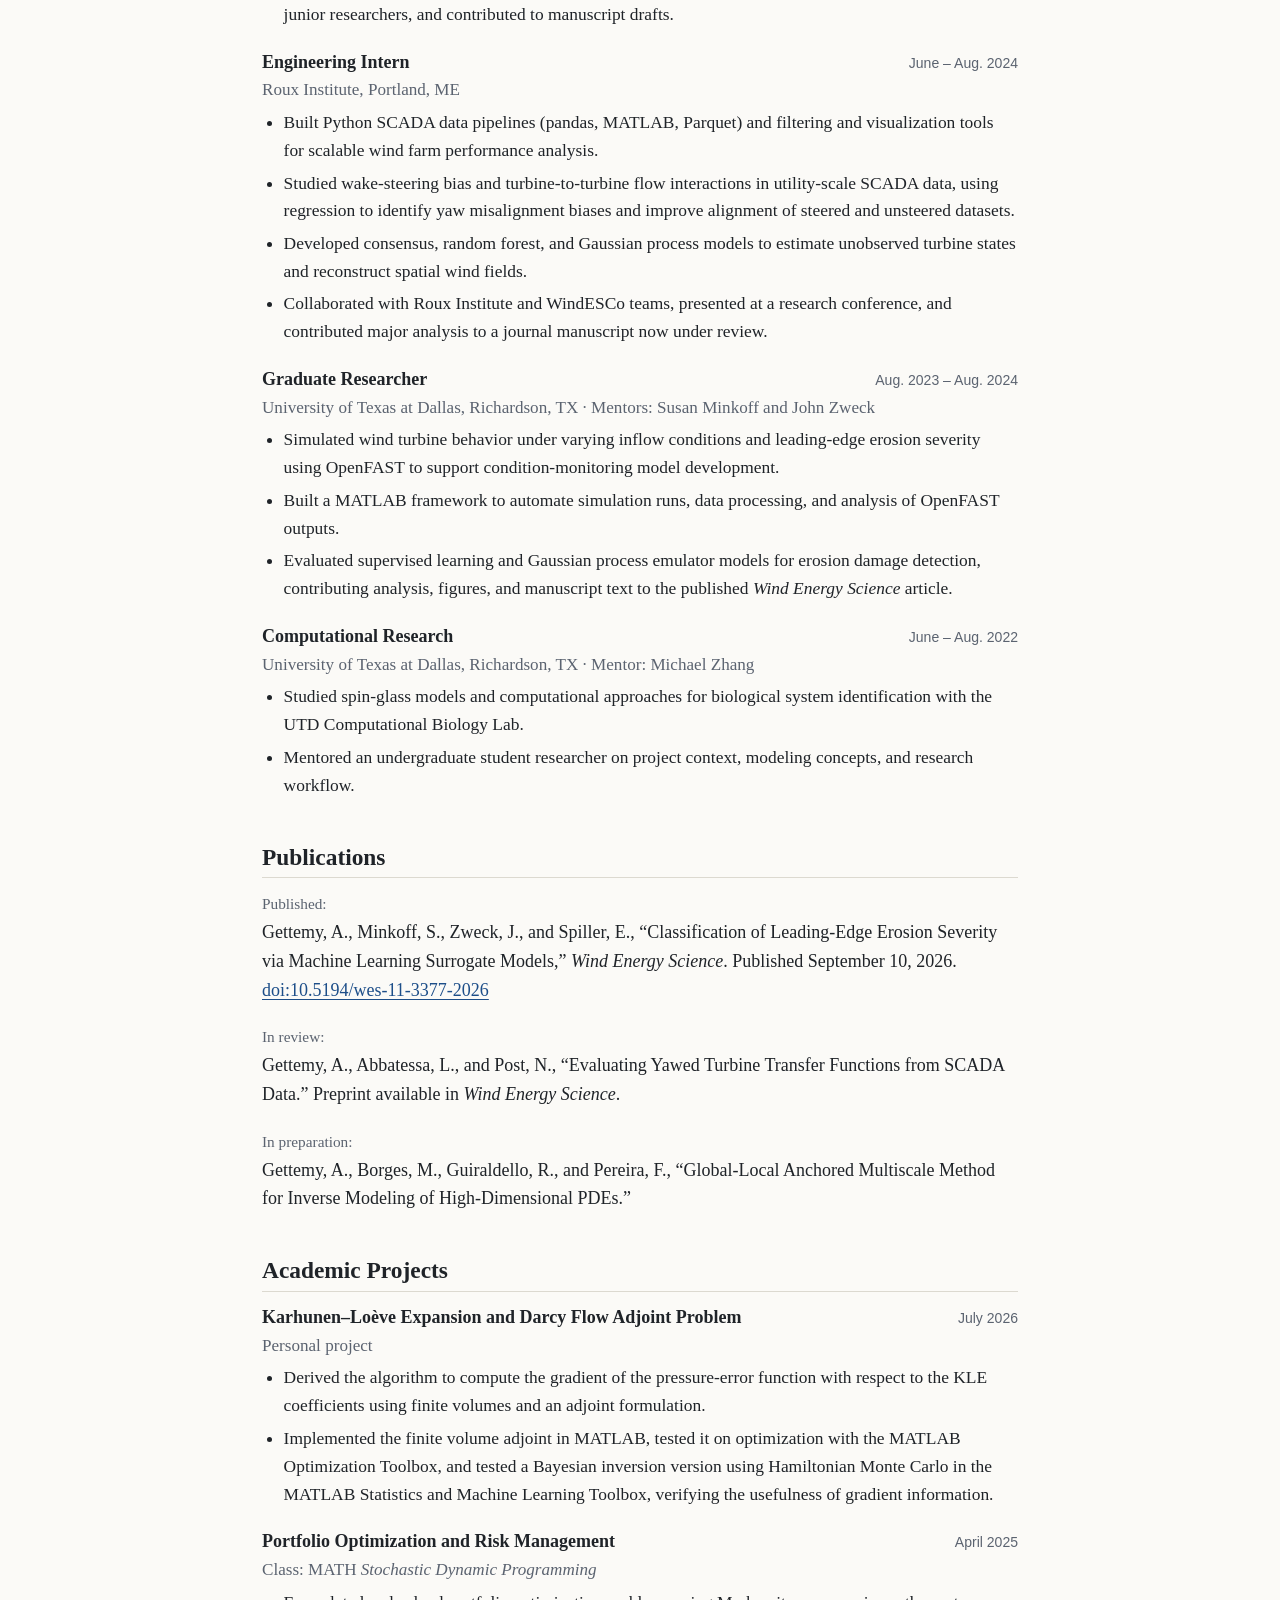
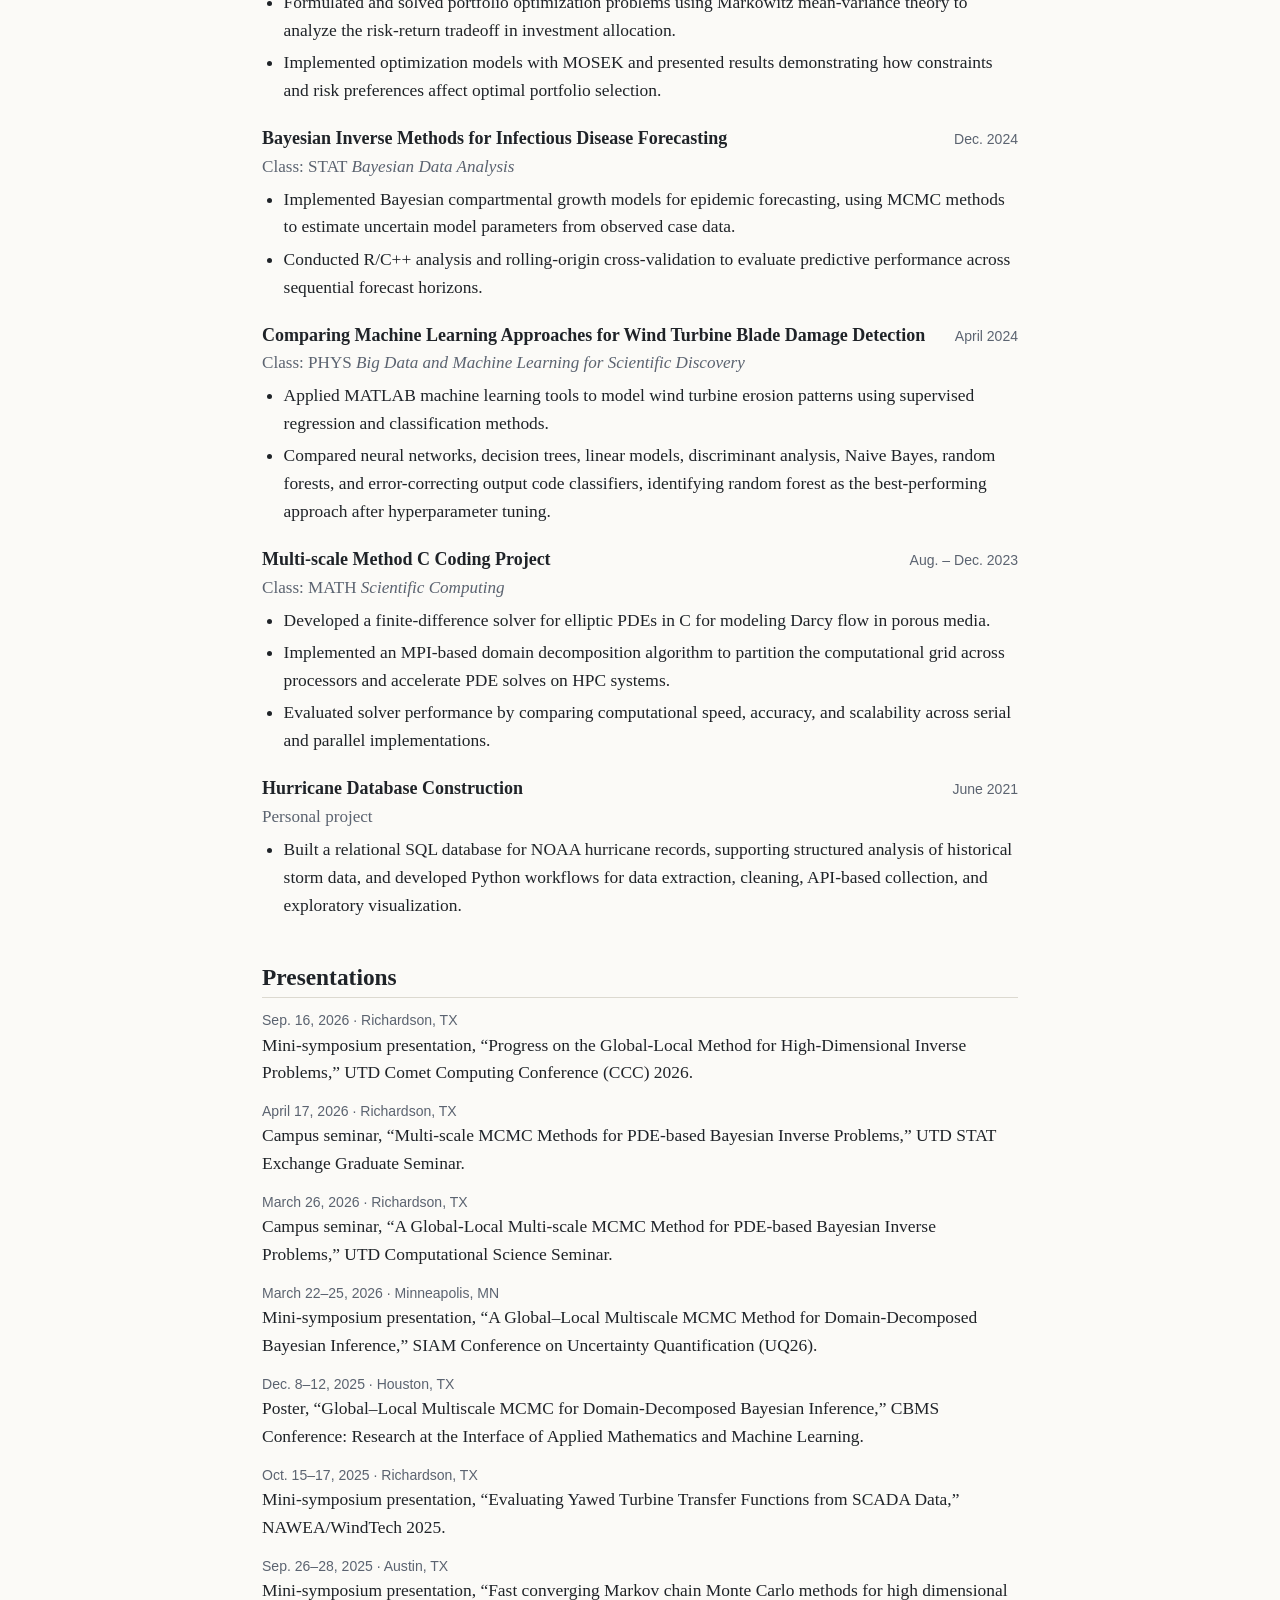
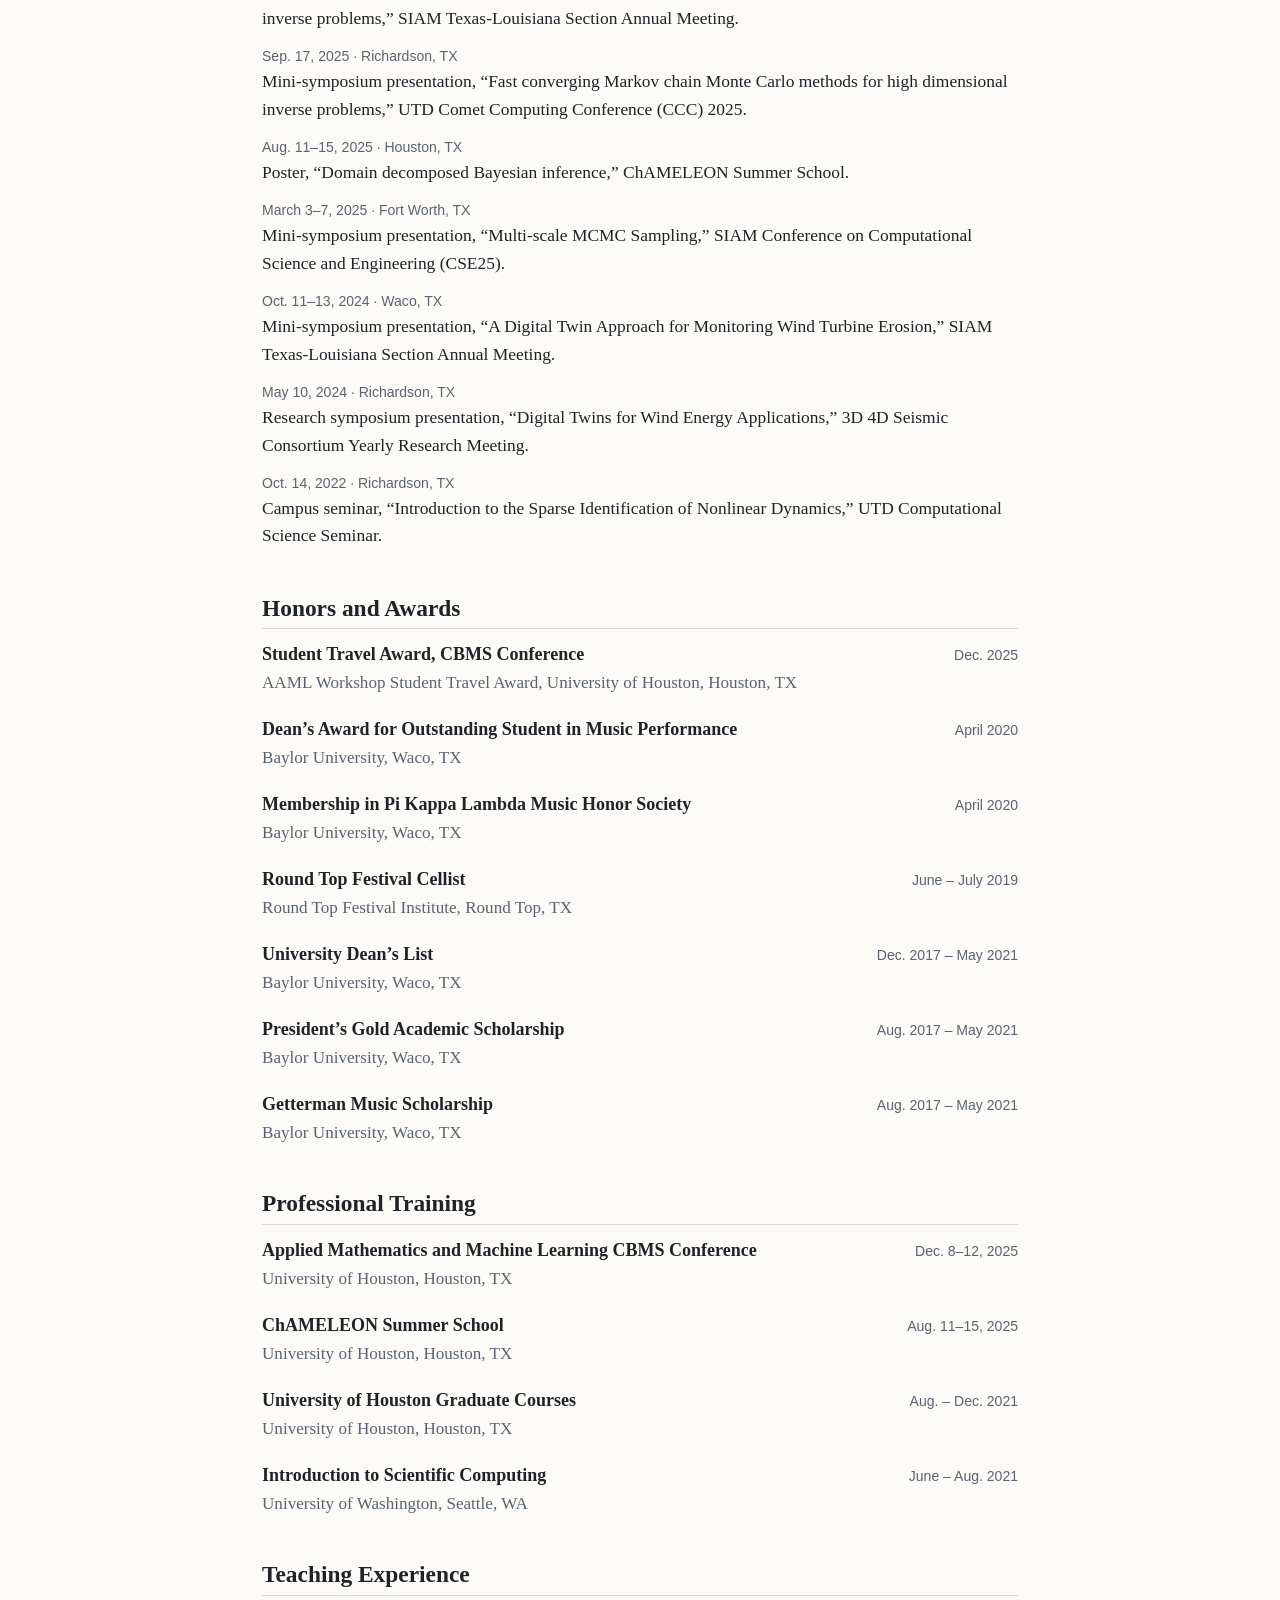
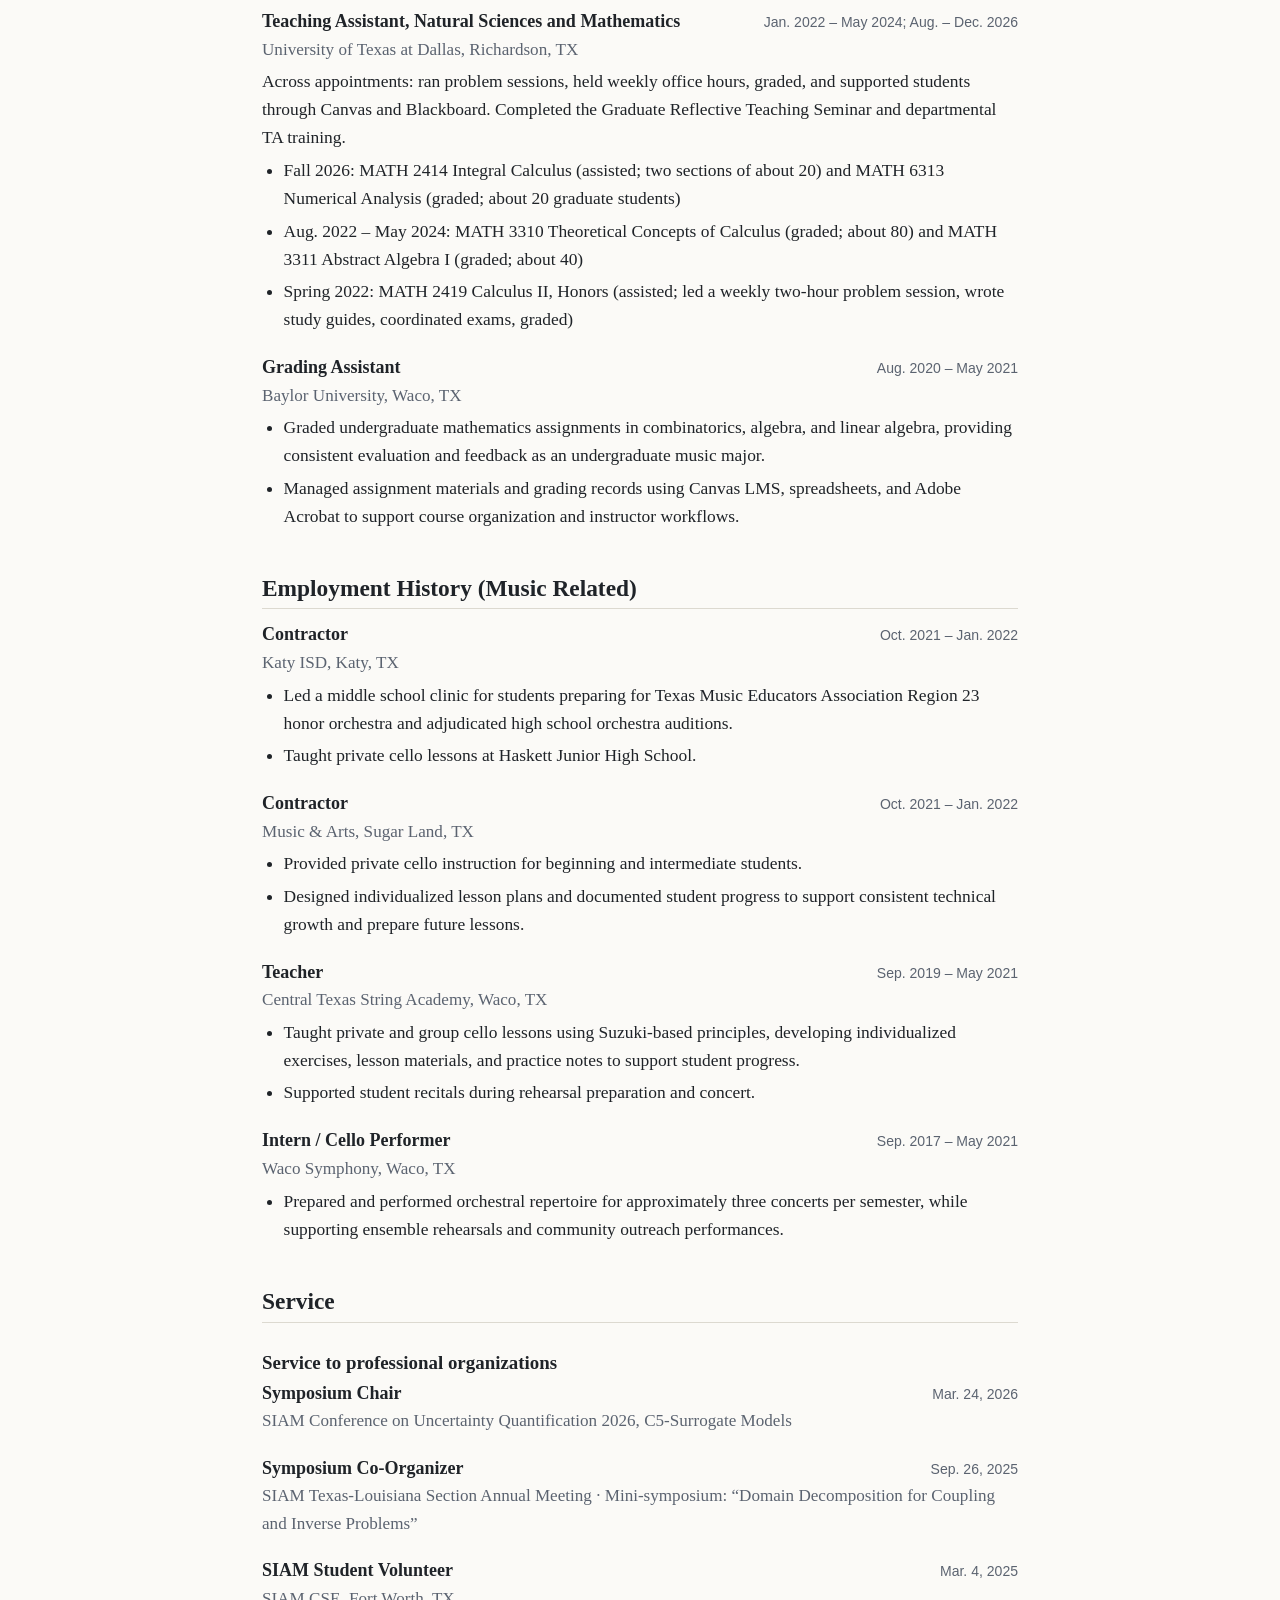
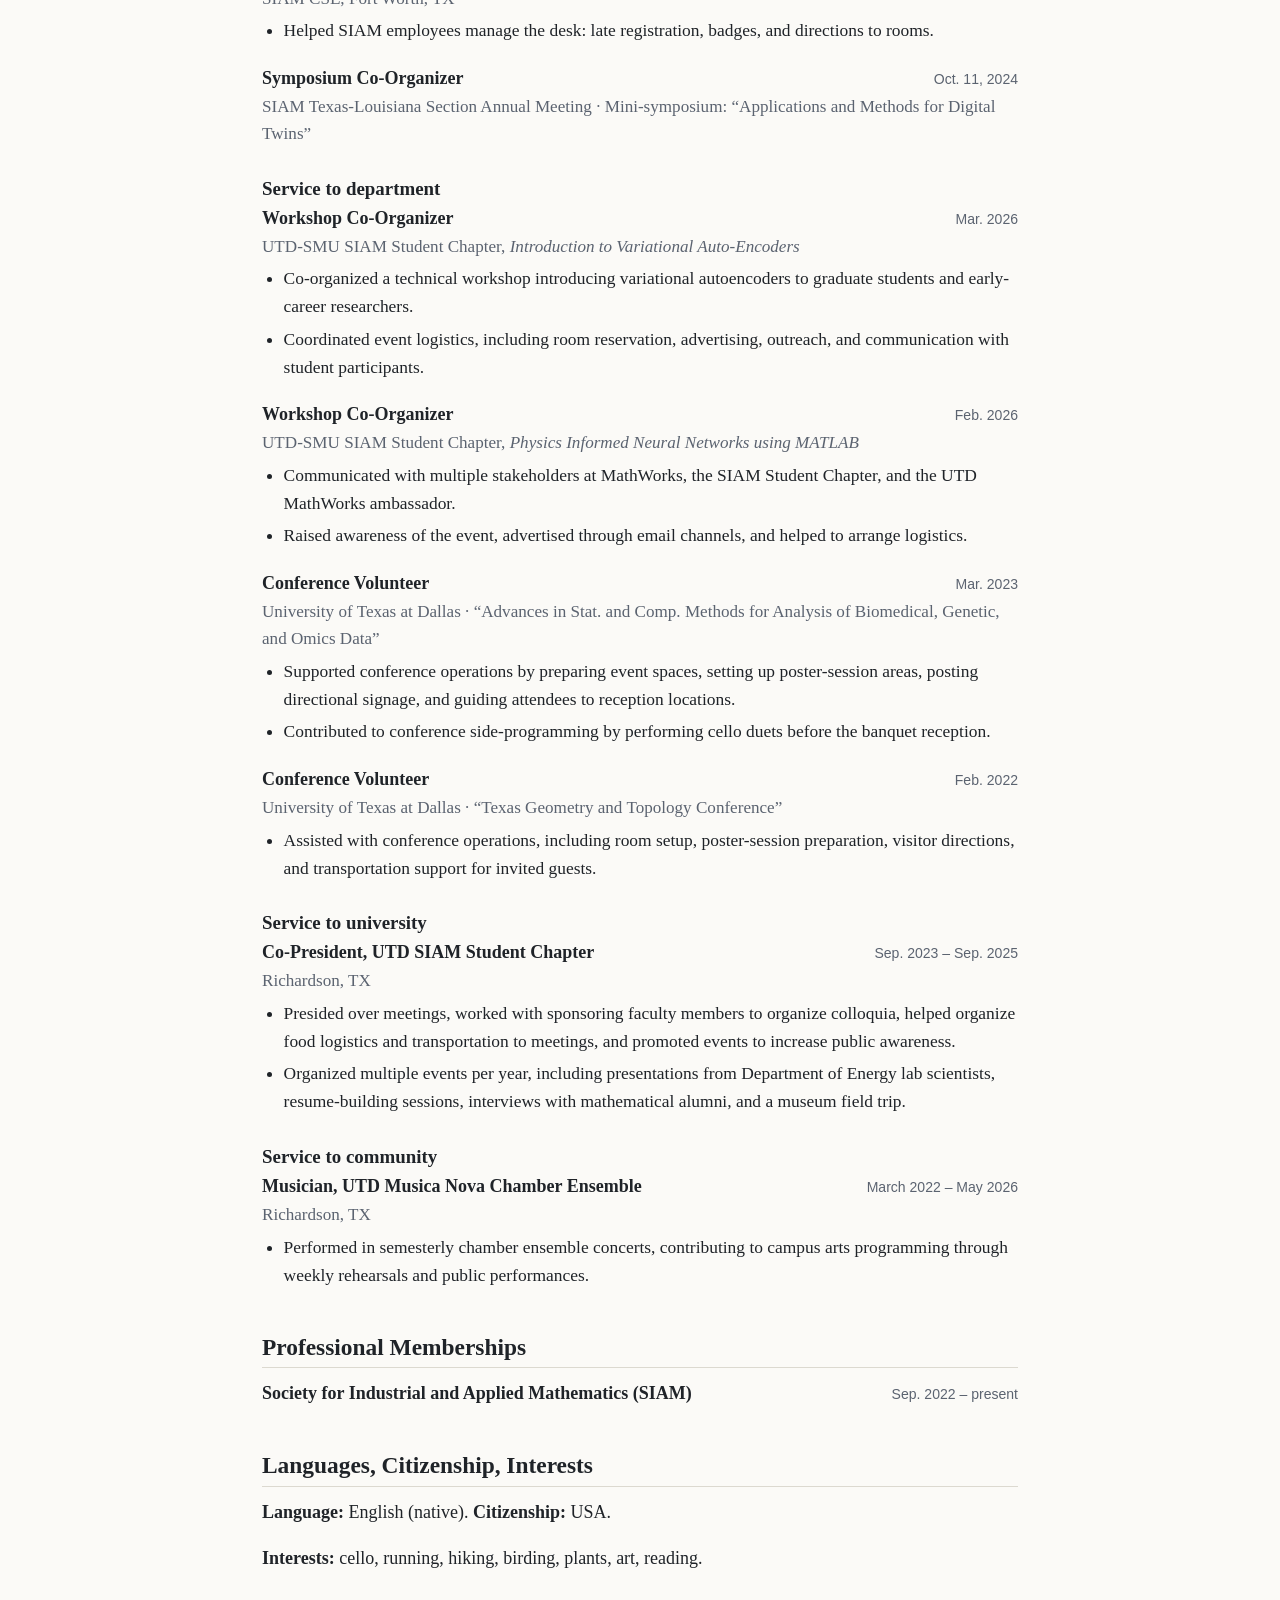
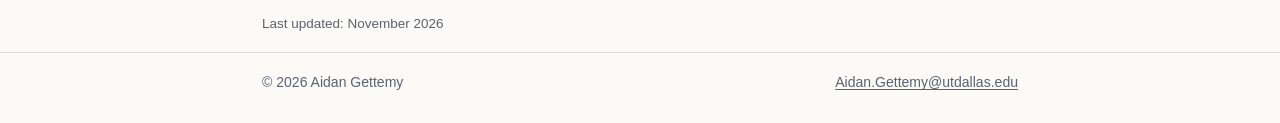
==== commit f946c52d: "Checking First Draft of Website. Added photo, checked links and project descriptions" ====
--- a/cv.html
+++ b/cv.html
@@ -127,7 +127,7 @@
   </p>
 
   <h2 id="projects">Academic Projects</h2>
-  <p class="small">Code for these projects is on <a href="https://github.com/Aidan-Gettemy">GitHub</a>.</p>
+  <!--p class="small">Code for **some** of these projects is on <a href="https://github.com/Aidan-Gettemy">GitHub</a>.</p-->
   <div class="entry">
     <div class="entry-head"><span class="what">Karhunen&ndash;Lo&egrave;ve Expansion and Darcy Flow Adjoint Problem</span><span class="when">July 2026</span></div>
     <div class="where">Personal project</div>
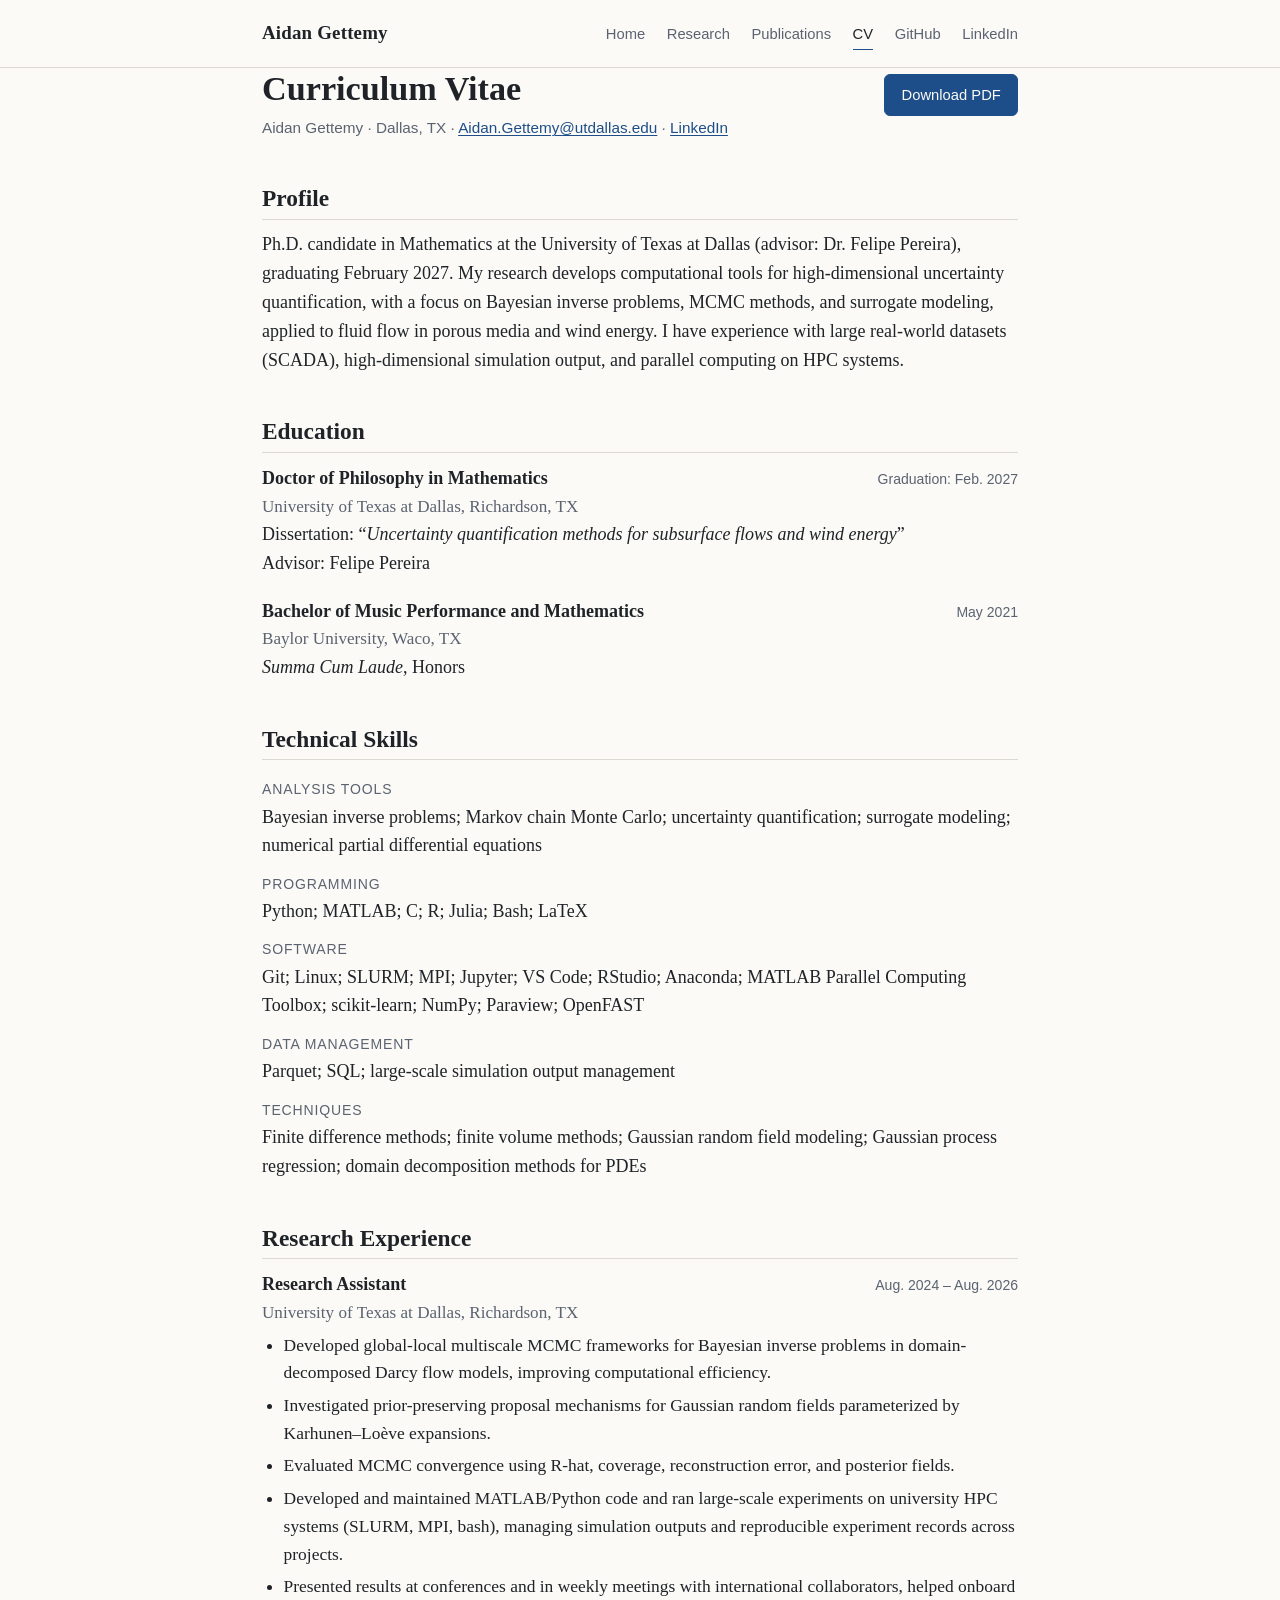
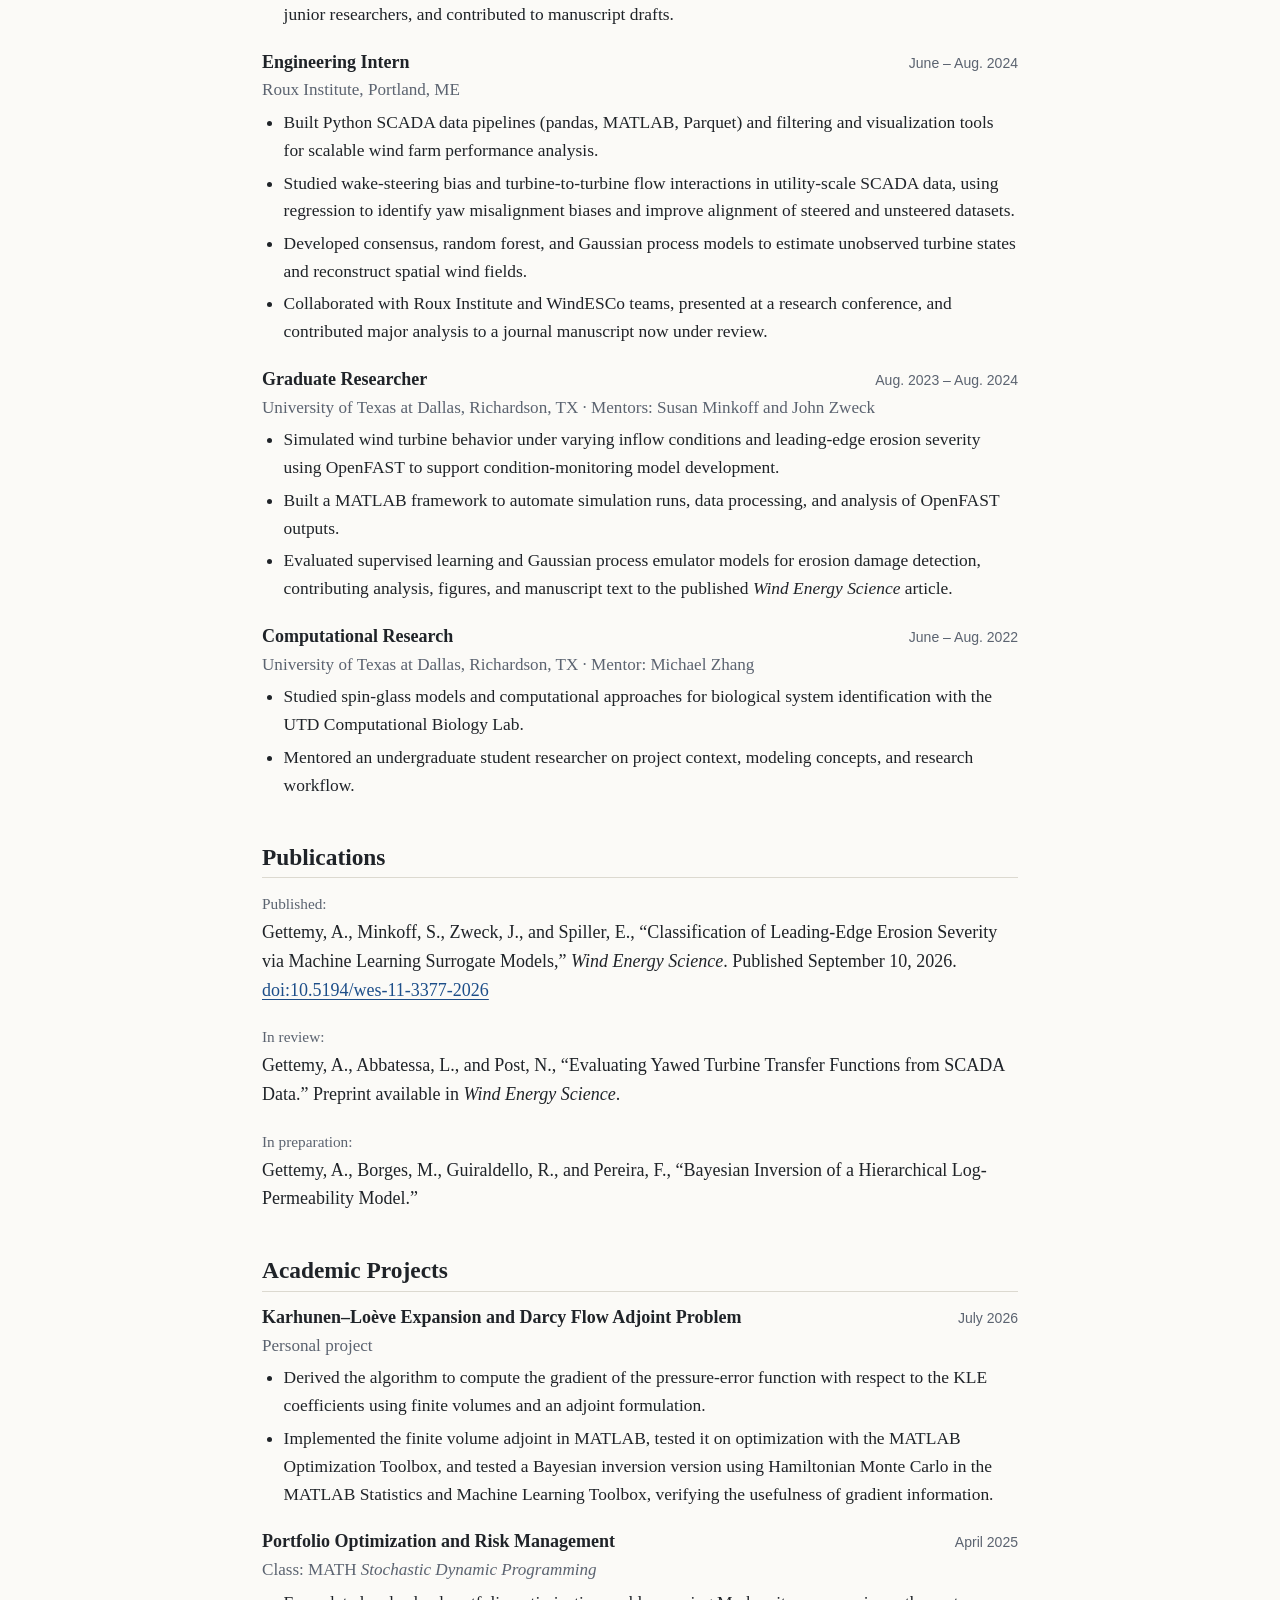
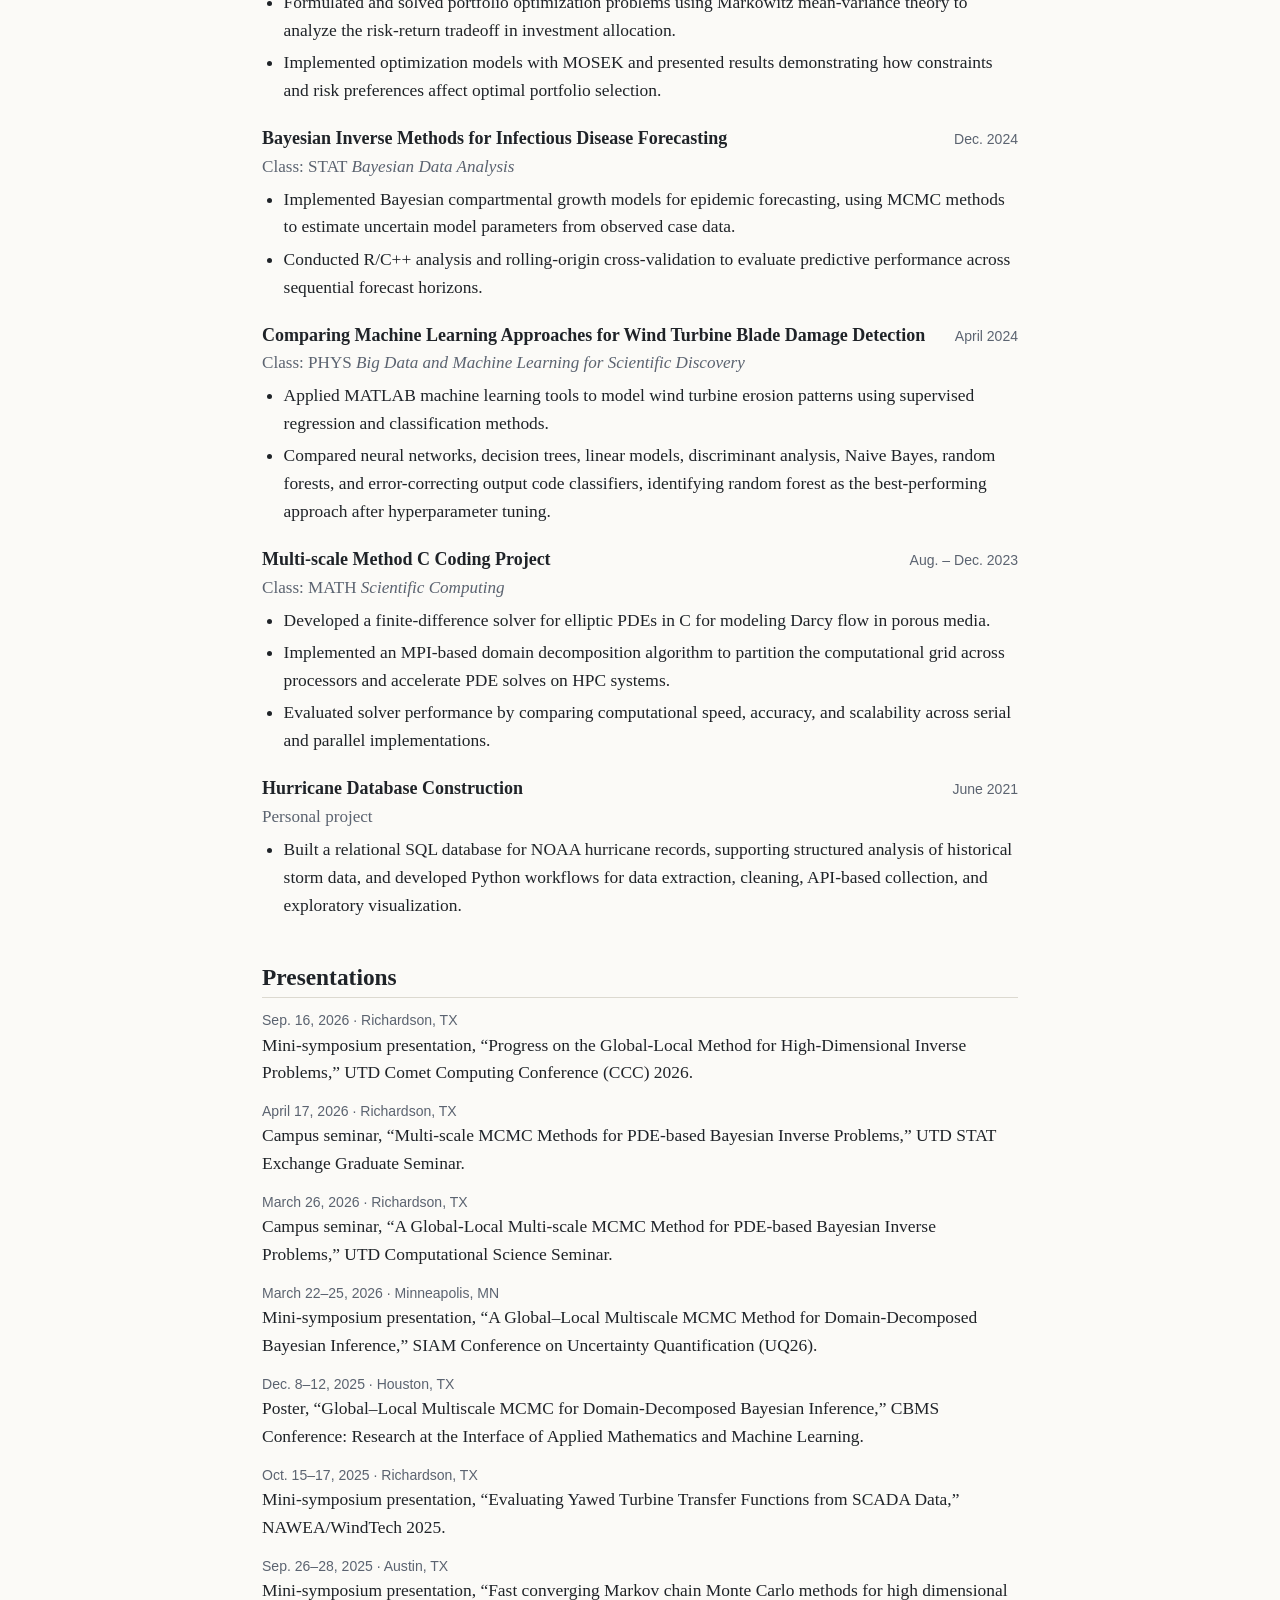
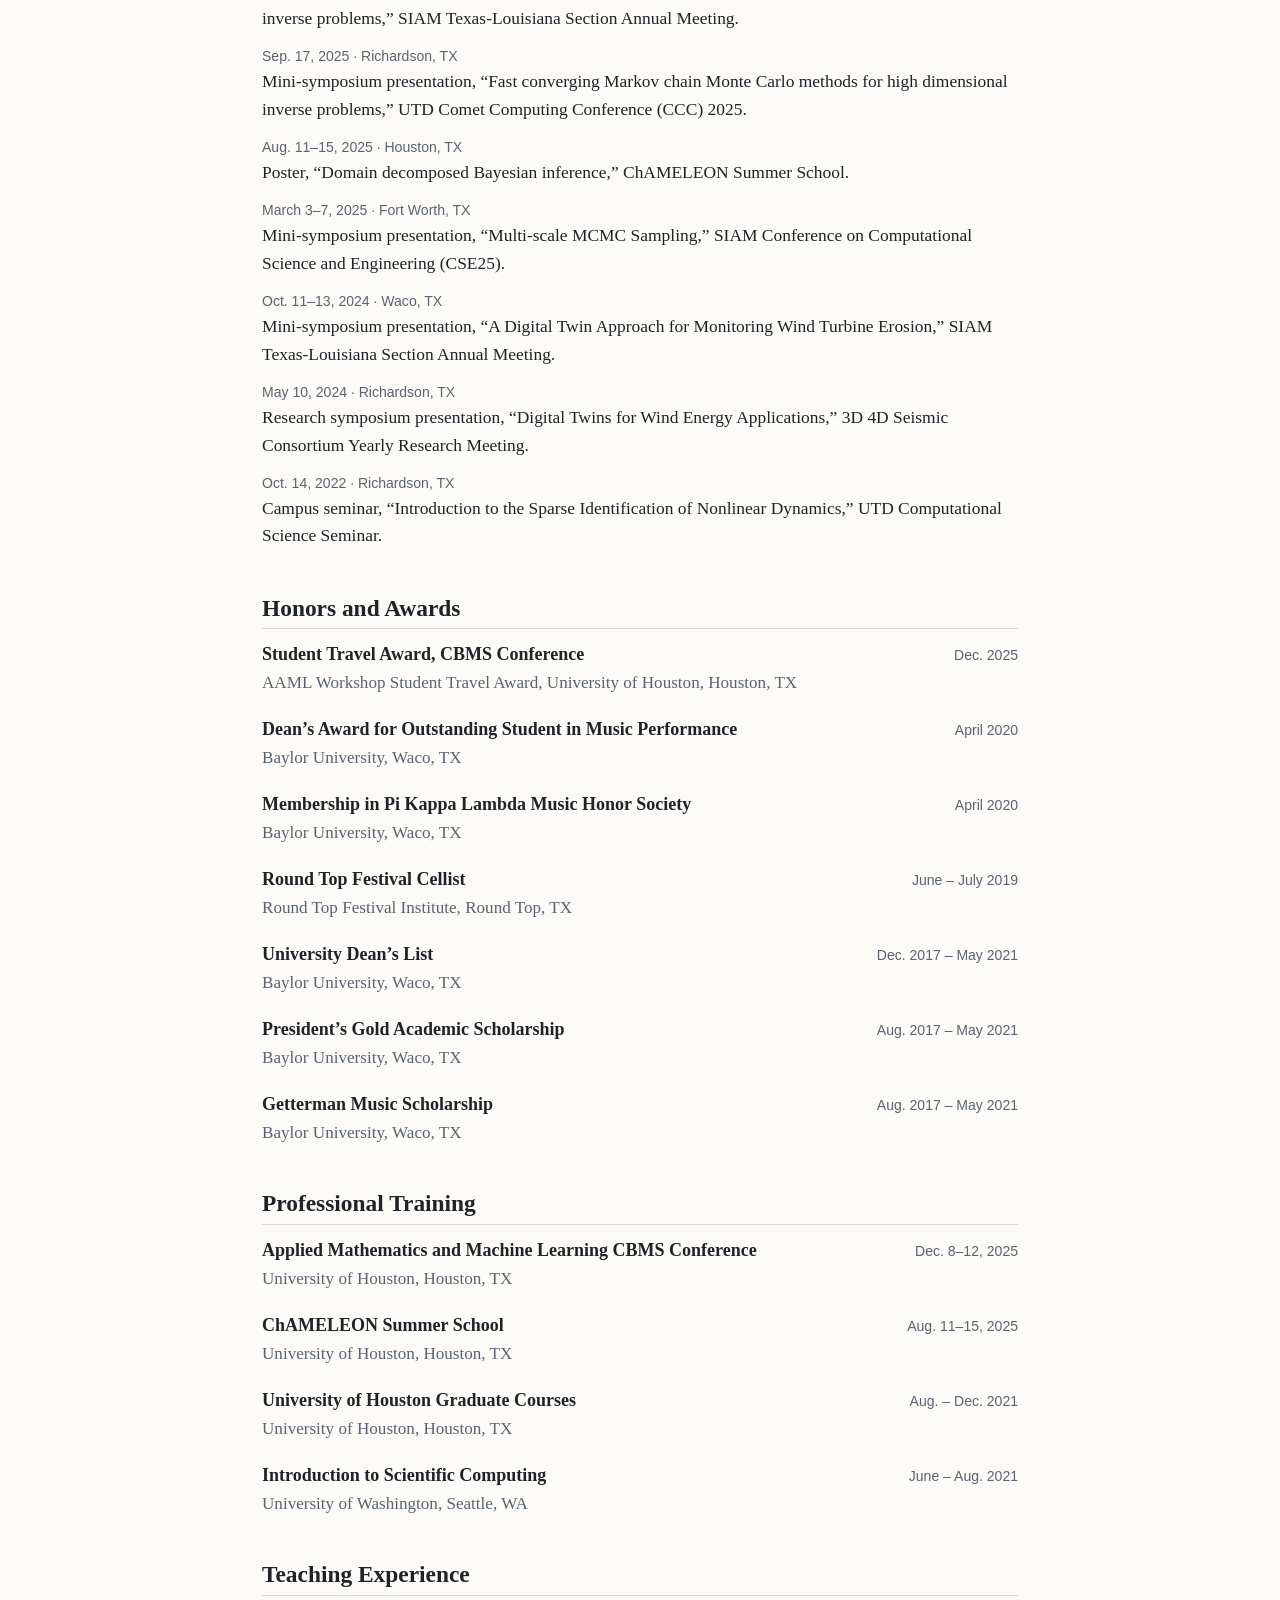
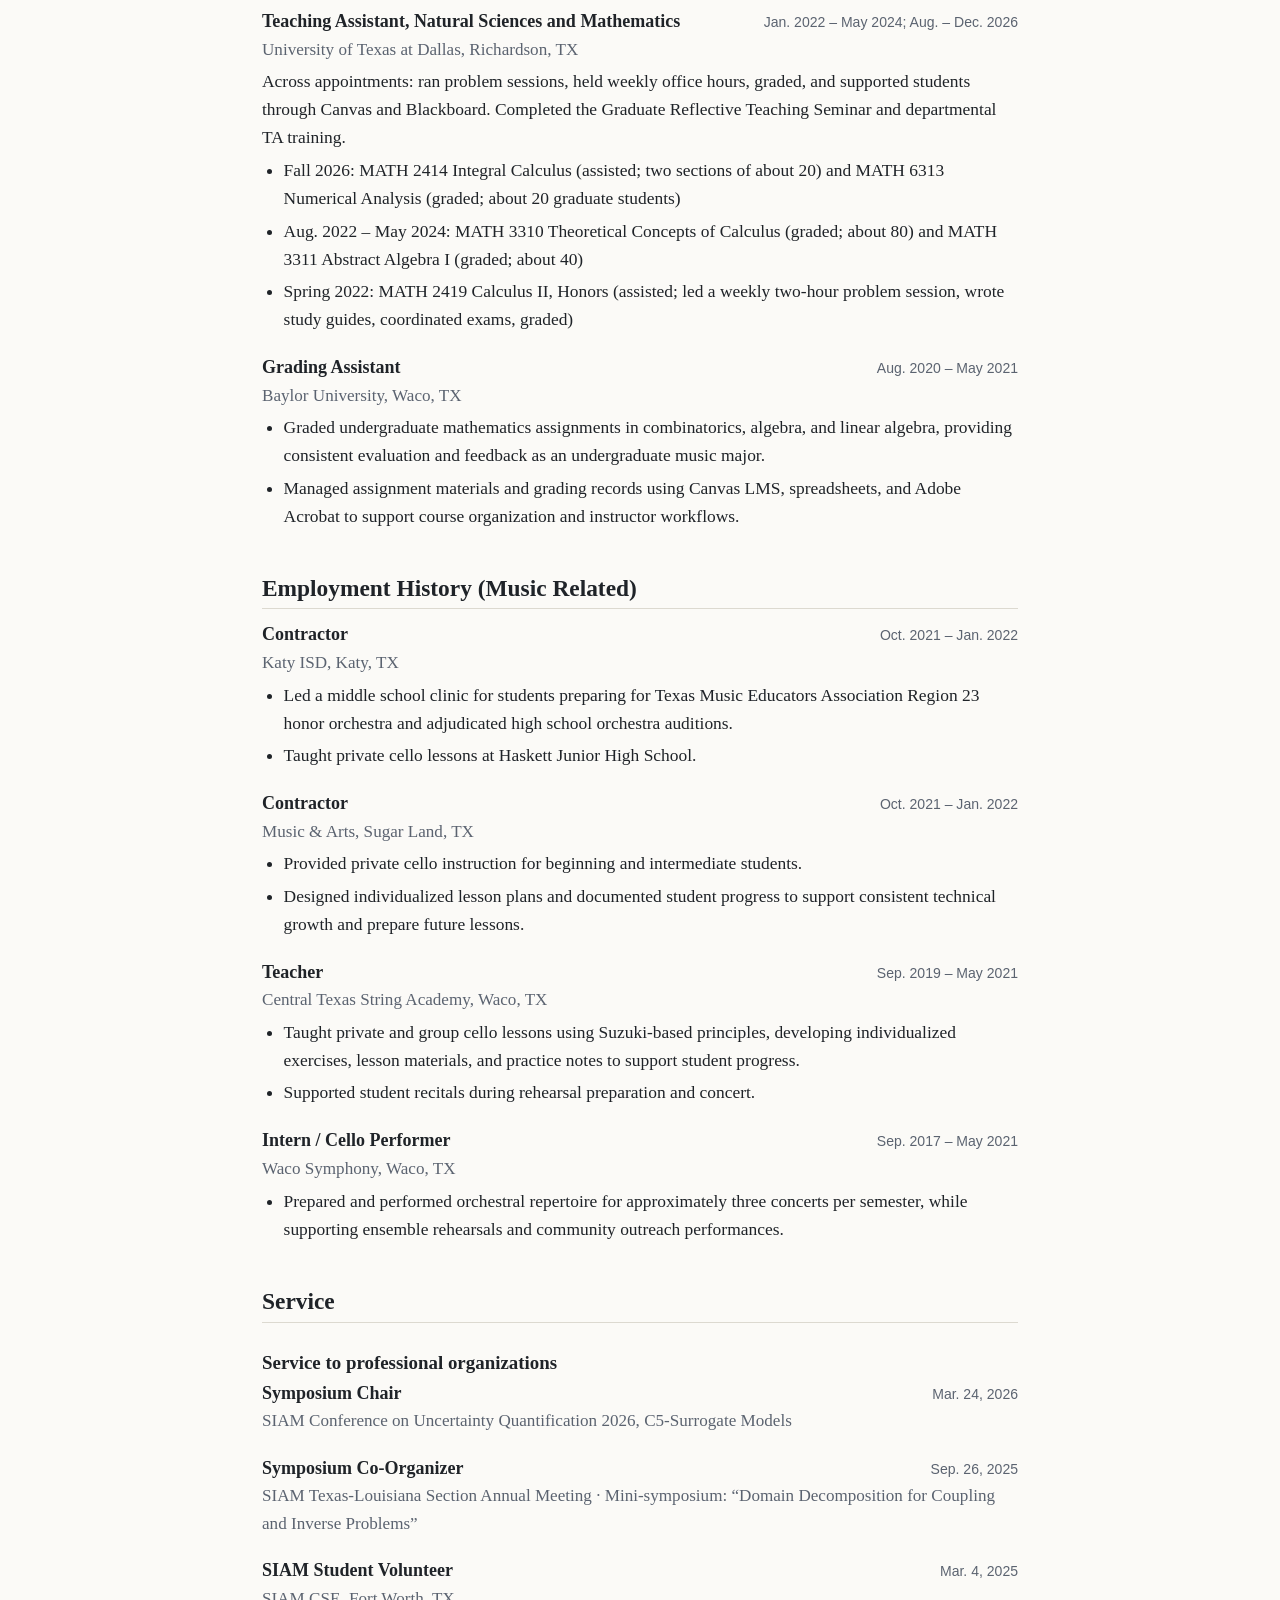
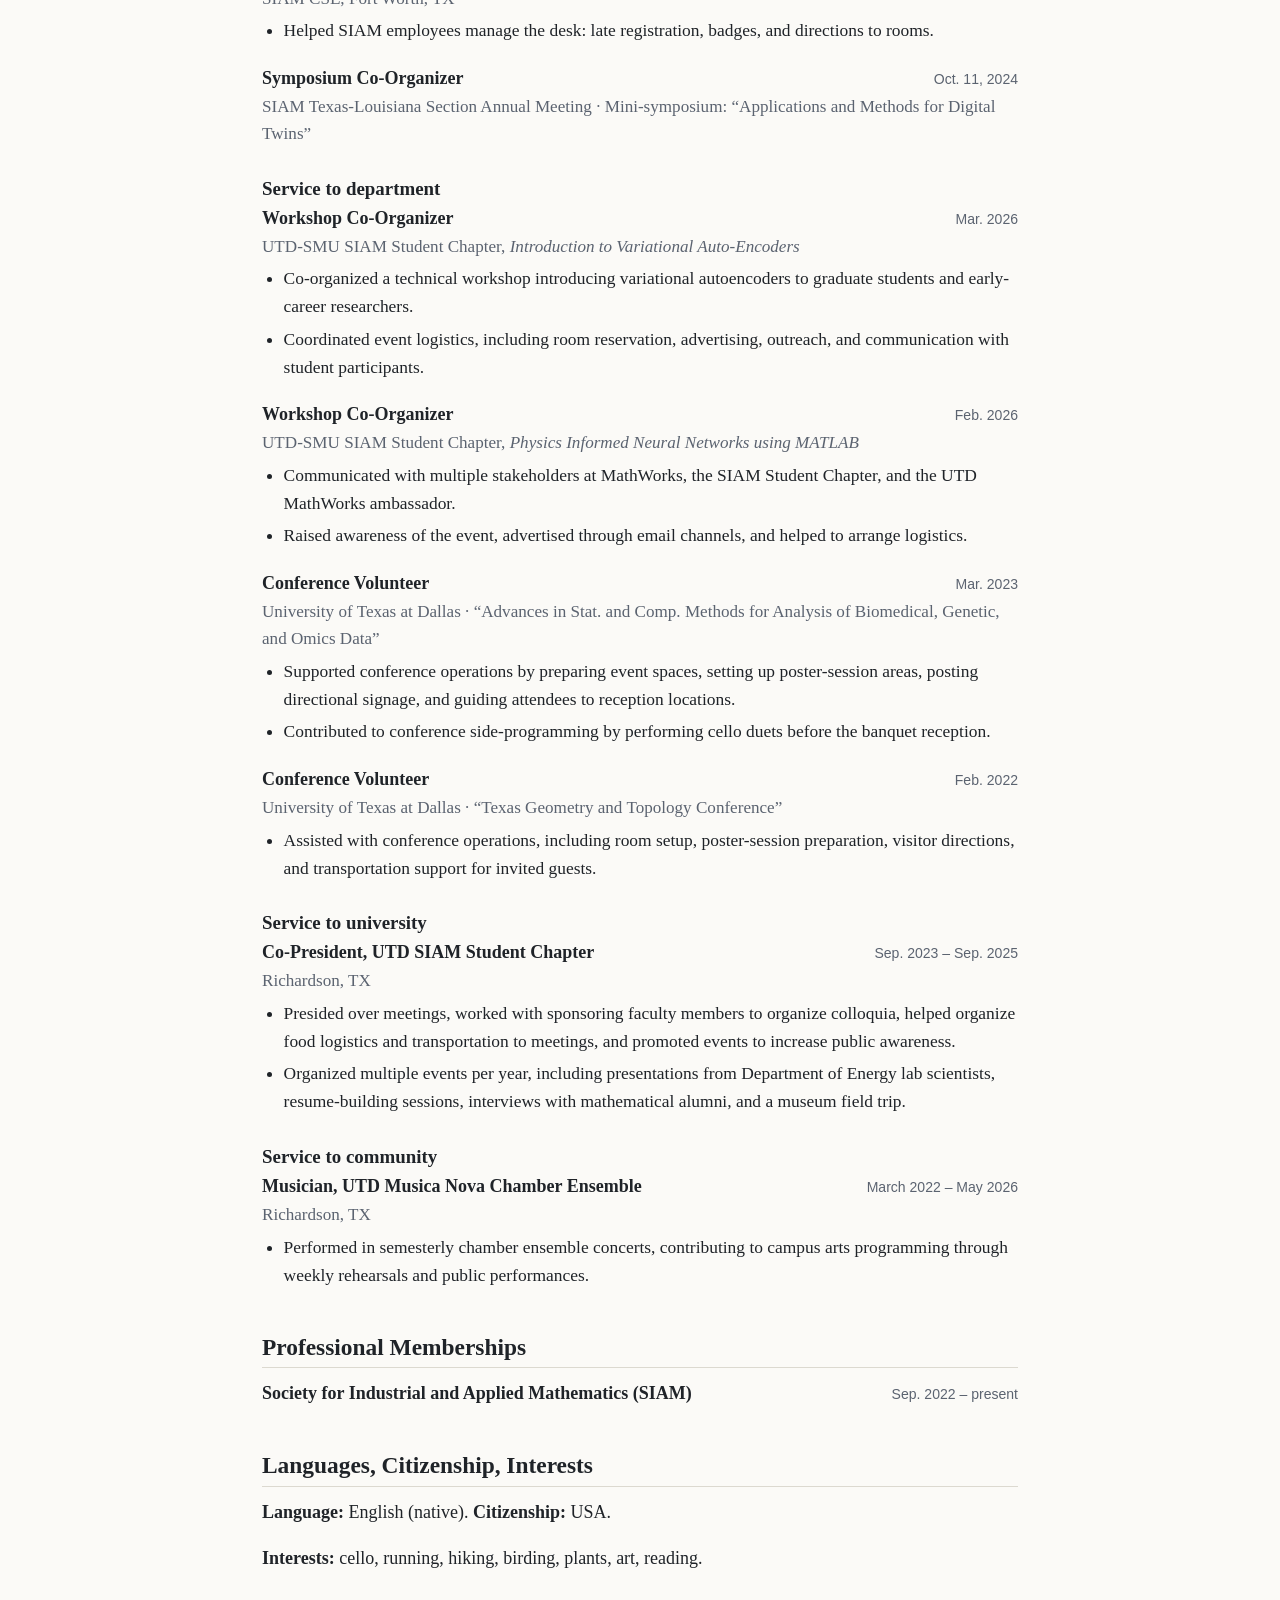
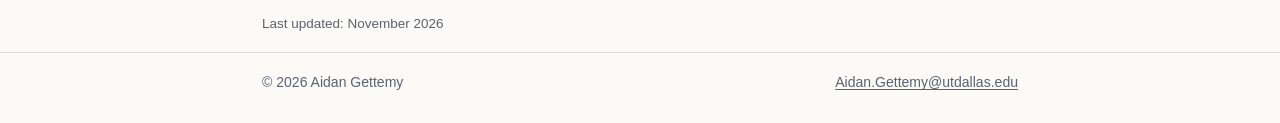
==== commit d817457f: "Polish Research page, fix typos, make photo load on GitHub Pages - Rename assets/headshot.JPG to hea" ====
--- a/cv.html
+++ b/cv.html
@@ -123,7 +123,7 @@
   </p>
   <p>
     <span class="small">In preparation:</span><br>
-    Gettemy, A., Borges, M., Guiraldello, R., and Pereira, F., &ldquo;Global-Local Anchored Multiscale Method for Inverse Modeling of High-Dimensional PDEs.&rdquo;
+    Gettemy, A., Borges, M., Guiraldello, R., and Pereira, F., &ldquo;Bayesian Inversion of a Hierarchical Log-Permeability Model.&rdquo;
   </p>
 
   <h2 id="projects">Academic Projects</h2>
--- a/css/style.css
+++ b/css/style.css
@@ -102,6 +102,7 @@
 .meta { font-family: var(--sans); font-size: 0.78rem; color: var(--muted); letter-spacing: 0.02em; margin: -0.2rem 0 0.8rem; }
 .links { font-family: var(--sans); font-size: 0.85rem; display: flex; flex-wrap: wrap; gap: 0.4rem 1.2rem; margin: 0.4rem 0 0; padding: 0; list-style: none; }
 .todo-link::after { content: " (add link)"; color: var(--muted); font-size: 0.75rem; }
+code { font-family: ui-monospace, SFMono-Regular, Menlo, Consolas, "Liberation Mono", monospace; font-size: 0.88em; background: var(--card); padding: 0.05em 0.3em; border-radius: 3px; }
 
 /* Publications */
 .pubs { list-style: none; padding: 0; margin: 0; }
